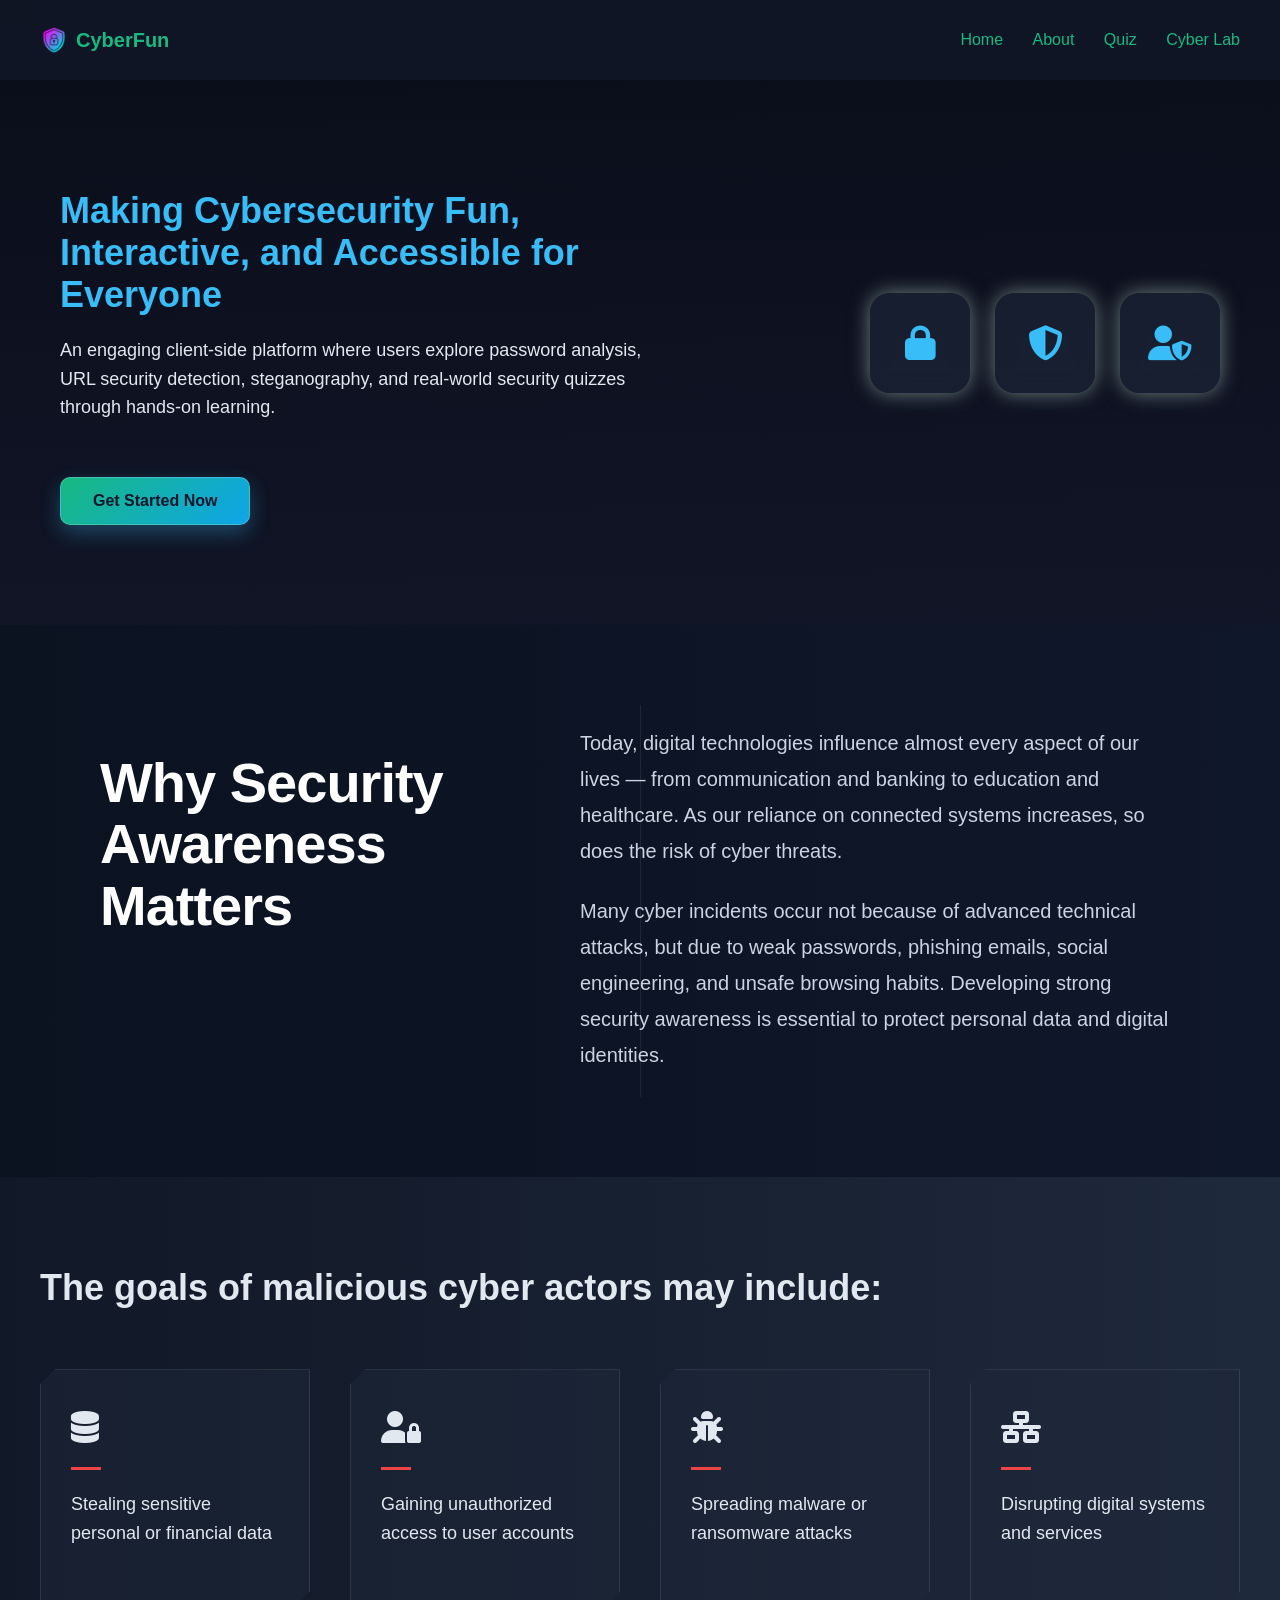
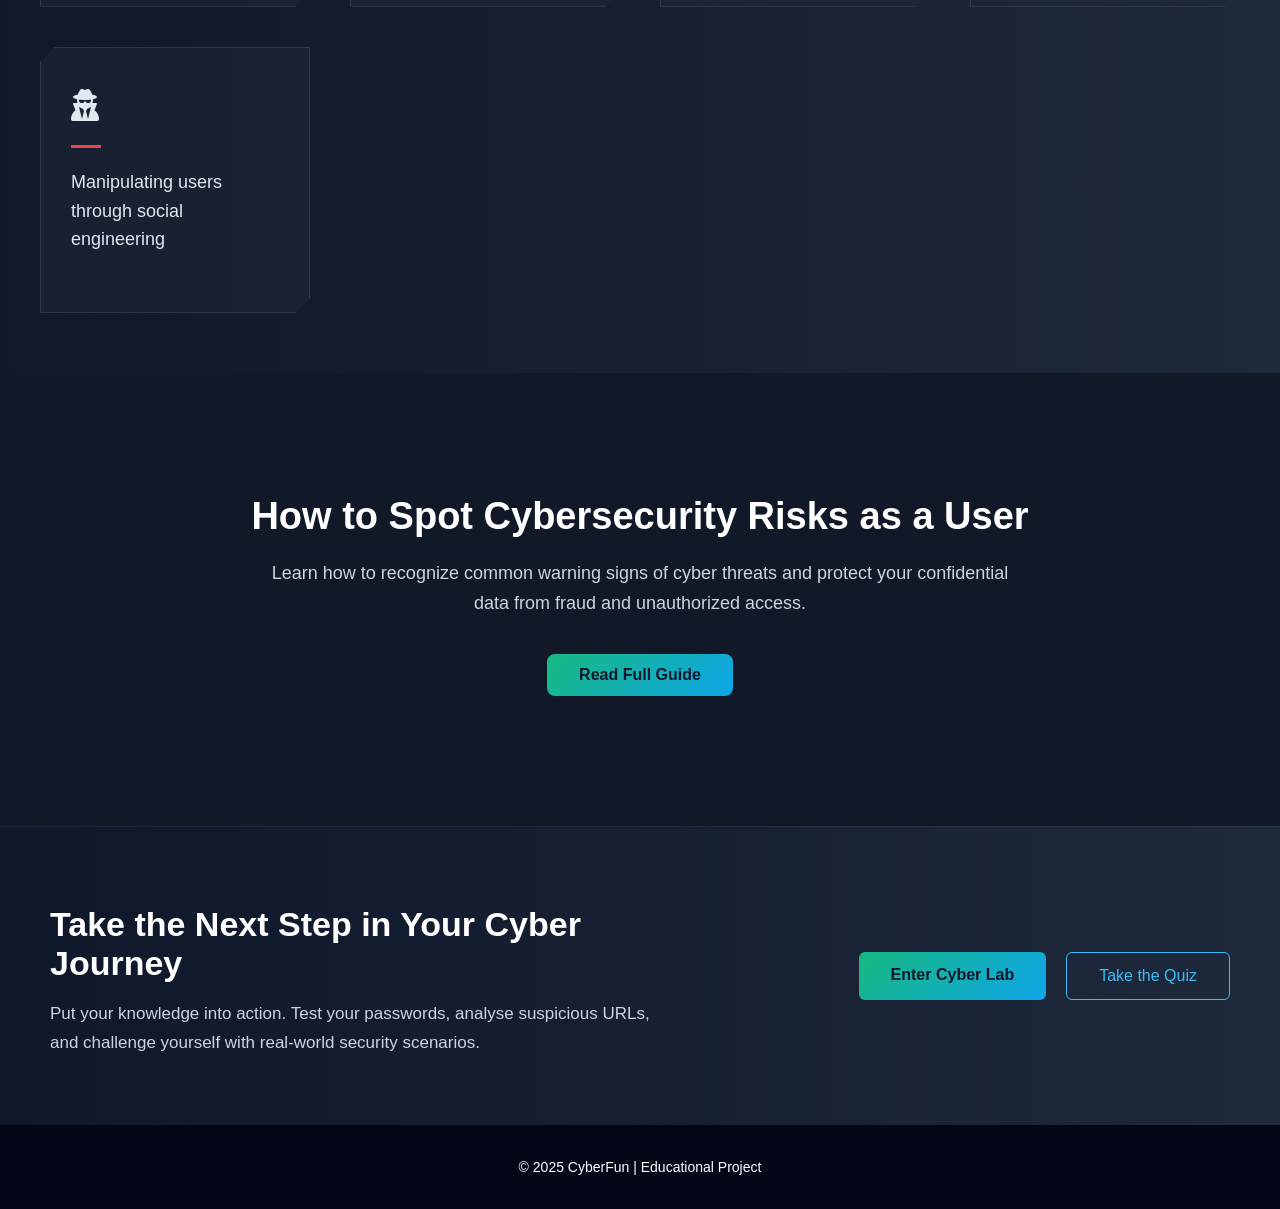
==== index.html @ d89b052f "changes for deployement" ====
<!DOCTYPE html>
<html lang="en">

<head>
  <meta charset="UTF-8">
  <title>CyberFun Lab</title>
  <link rel="stylesheet" href="/CSS_Source/home.css">
  <link rel="stylesheet" href="https://cdnjs.cloudflare.com/ajax/libs/font-awesome/6.5.0/css/all.min.css">
</head>

<body>

  <header>
    <div class="logo">
      <img src="/photo/icon.png" alt="CyberFun Logo">
      <span>CyberFun</span>
    </div>
    <nav>
      <a href="index.html">Home</a>
      <a href="/HTML_Source/about.html">About</a>
      <a href="/HTML_Source/quiz.html">Quiz</a>
      <a href="cyberlab.html">Cyber Lab</a>
    </nav>
  </header>

  <section class="hero">
    <div class="hero-content">

      <div class="hero-text">
        <h1>
          Making Cybersecurity Fun, Interactive,
          and Accessible for Everyone
        </h1>
        <p>
          An engaging client-side platform where users explore password analysis,
          URL security detection, steganography, and real-world security quizzes
          through hands-on learning.
        </p>

        <a href="#contact-section" class="cta-button">Get Started Now</a>
      </div>

      <div class="hero-icon-box">
        <div class="icon-row">

          <div class="icon-card">
            <i class="fa-solid fa-lock"></i>
          </div>

          <div class="icon-card">
            <i class="fa-solid fa-shield-halved"></i>
          </div>

          <div class="icon-card">
            <i class="fa-solid fa-user-shield"></i>
          </div>

        </div>
      </div>
    </div>
  </section>
  <section class="awareness-section">
    <div class="awareness-container">

      <div class="awareness-title">
        <h2>Why Security Awareness Matters</h2>
      </div>

      <div class="awareness-content">
        <p>
          Today, digital technologies influence almost every aspect of our lives —
          from communication and banking to education and healthcare.
          As our reliance on connected systems increases, so does the risk
          of cyber threats.
        </p>

        <p>
          Many cyber incidents occur not because of advanced technical attacks,
          but due to weak passwords, phishing emails, social engineering,
          and unsafe browsing habits. Developing strong security awareness
          is essential to protect personal data and digital identities.
        </p>
      </div>

    </div>
  </section>

  <section class="threat-section">
    <h2 class="threat-title">
      The goals of malicious cyber actors may include:
    </h2>

    <div class="threat-grid">

      <div class="threat-card">
        <div class="icon"><i class="fa-solid fa-database"></i></div>
        <div class="accent-line"></div>
        <p>Stealing sensitive personal or financial data</p>
      </div>

      <div class="threat-card">
        <div class="icon"><i class="fa-solid fa-user-lock"></i></div>
        <div class="accent-line"></div>
        <p>Gaining unauthorized access to user accounts</p>
      </div>

      <div class="threat-card">
        <div class="icon"><i class="fa-solid fa-bug"></i></div>
        <div class="accent-line"></div>
        <p>Spreading malware or ransomware attacks</p>
      </div>

      <div class="threat-card">
        <div class="icon"><i class="fa-solid fa-network-wired"></i></div>
        <div class="accent-line"></div>
        <p>Disrupting digital systems and services</p>
      </div>

      <div class="threat-card">
        <div class="icon"><i class="fa-solid fa-user-secret"></i></div>
        <div class="accent-line"></div>
        <p>Manipulating users through social engineering</p>
      </div>

    </div>
  </section>

  <section class="article-preview">
    <h2>How to Spot Cybersecurity Risks as a User</h2>

    <p class="preview-text">
      Learn how to recognize common warning signs of cyber threats and
      protect your confidential data from fraud and unauthorized access.
    </p>

    <button class="read-btn" onclick="toggleArticle()">
      Read Full Guide
    </button>

    <!-- Hidden Full Article -->
    <div id="fullArticle" class="article-content">

      <h3>[1] Be Alert for Phishing Messages</h3>

      <p>Cybercriminals often send fake emails or SMS pretending to be your bank or service provider.</p>

      <ul>
        <li>Urgent messages like “Your account will be suspended!”</li>
        <li>Suspicious links</li>
        <li>Poor grammar or strange sender addresses</li>
        <li>Requests for passwords or OTP codes</li>
      </ul>

      <p class="action-text">
        ! Never click unknown links. !
        ! Verify the sender address. !
        ! Contact the bank directly if unsure. !
      </p>

      <h3>[2] Check Website Security Before Logging In</h3>

      <ul>
        <li>HTTPS in the address bar</li>
        <li>Lock icon</li>
        <li>Correct domain name (no extra letters)</li>
      </ul>

      <h3>[3] Monitor Unusual Account Activity</h3>

      <ul>
        <li>Login from unknown location</li>
        <li>Password reset you didn’t request</li>
        <li>Unexpected transaction notifications</li>
      </ul>

      <p class="action-text">
        ! Change password immediately !
        ! Enable 2FA !
        ! Contact support !
      </p>

      <h3>[4] Avoid Using Public Wi-Fi for Banking</h3>

      <p>Public networks increase risk of interception attacks.</p>

      <h3>[5] Be Careful with Downloads & Attachments</h3>

      <p>Only download apps and software from trusted sources.</p>

      <div class="summary-box">
        <strong>Summary:</strong>
        Cybersecurity risks often begin with small warning signs.
        Staying alert significantly reduces fraud and data breach risks.
      </div>

    </div>
  </section>


  <section id="contact-section" class="final-cta-new">
    <div class="cta-text">
      <h2>Take the Next Step in Your Cyber Journey</h2>
      <p>
        Put your knowledge into action. Test your passwords, analyse suspicious URLs,
        and challenge yourself with real-world security scenarios.
      </p>
    </div>

    <div class="cta-actions">
      <a href="cyberlab.html" class="cta-main">Enter Cyber Lab</a>
      <a href="quiz.html" class="cta-outline">Take the Quiz</a>
    </div>
  </section>



  <footer>
    <p>© 2025 CyberFun | Educational Project</p>
  </footer>

  <script src="/JS_Source/home.js"></script>
</body>

</html>
---- CSS_Source/home.css ----
* {
  box-sizing: border-box;
}

html {
  scroll-behavior: smooth;
}

body {
  margin: 0;
  font-family: Arial, sans-serif;
  background: linear-gradient(135deg, #0b0f1a, #141a2e);
  color: #ffffff;

  display: flex;
  flex-direction: column;
  min-height: 100vh;
}

header {
  position: fixed;
  top: 0;
  width: 100%;
  height: 80px;
  background-color: rgba(17, 24, 39, 0.7);
  display: flex;
  justify-content: space-between;
  align-items: center;
  padding: 0 40px; 
  z-index: 1000;
  backdrop-filter: blur(10px);
  background-color: rgba(17, 24, 39, 0.8);
}

.logo {
  display: flex;
  align-items: center;
  font-size: 20px;
  font-weight: bold;
  color: #18b980;
}

.logo img {
  width: 28px;
  margin-right: 8px;
}

nav a {
  color: #18b980;
  text-decoration: none;
  margin-left: 25px;
  font-weight: 500;
  position: relative;
  transition: 0.3s ease;
}

nav a:hover {
  color: #ffffff;
}

nav a::after {
  content: "";
  position: absolute;
  left: 0;
  bottom: -5px;
  width: 0%;
  height: 2px;
  background-color: #18b980;
  transition: width 0.3s ease;
}

nav a:hover::after {
  width: 100%;
}

.hero {
  padding: 160px 60px 100px 60px;
  background: 
    linear-gradient(rgba(10, 12, 24, 0.9), rgba(20, 26, 46, 0.9)),
    url("./photo/home_background.jpg");
  background-size: cover;
  background-position: center;
  background-repeat: no-repeat;
  background-attachment: fixed;
  color: white;
}

.hero-content {
  display: flex;
  align-items: center;
  justify-content: space-between;
  gap: 60px;
}

.hero-icon-box {
  display: flex;
  align-items: center;
  justify-content: center;
}

.icon-card {
  width: 100px;
  height: 100px;
  border-radius: 20px;
  background: rgba(30, 41, 59, 0.6);
  box-shadow: 0 0 20px rgba(172, 201, 188, 0.6);
  display: flex;
  align-items: center;
  justify-content: center;
  backdrop-filter: blur(10px);
  transition: 0.3s ease;
}

.icon-row {
  display: flex;
  gap: 25px;
}

.icon-card i {
  font-size: 35px;
  color: #38bdf8;
}

.icon-card:hover {
  box-shadow: 0 0 30px rgba(56, 189, 248, 0.6);
  transform: translateY(-4px);
}

.hero-text {
  max-width: 600px;
}

.hero-text h1 {
  font-size: 36px;
  margin-bottom: 20px;
  color: #38bdf8;
}

.hero-text p {
  font-size: 18px;
  line-height: 1.6;
  margin-bottom: 30px;
  color: #e2e8f0;
}

.hero-text button {
  padding: 12px 25px;
  background-color: #38bdf8;
  border: none;
  border-radius: 6px;
  font-weight: bold;
  cursor: pointer;
  transition: 0.3s ease;
}

.hero-text button:hover {
  background-color: #0ea5e9;
}

.hero-image img {
  width: 350px;
  max-width: 100%;
}

.cta-button {
  display: inline-block;
  margin-top: 25px;
  padding: 14px 32px;
  font-size: 16px;
  font-weight: 600;
  text-decoration: none;
  color: #0f172a;
  background: linear-gradient(135deg, #18b980, #0ea5e9);
  border: 1px solid rgba(255,255,255,0.2);
  border-radius: 10px;
  transition: 0.3s ease;
  box-shadow: 0 8px 20px rgba(56, 189, 248, 0.3);
}

.cta-button:hover {
  transform: translateY(-3px);
  box-shadow: 0 0 15px #18b980;
}

.awareness-section {
  padding: 80px 100px;
  background: linear-gradient(to right, #0b1220, #0f172a);
}

.awareness-container {
  display: flex;
  justify-content: space-between;
  align-items: flex-start;
  gap: 100px;
}

.awareness-title {
  flex: 1;
}

.awareness-title h2 {
  font-size: 56px;
  font-weight: 800;
  line-height: 1.1;
  max-width: 500px;
  letter-spacing: -1px;
}

.awareness-content {
  max-width: 600px;
}

.awareness-content p {
  font-size: 20px;
  line-height: 1.8;
  color: #cbd5e1;
  margin-bottom: 24px;
}

.awareness-container {
  position: relative;
}

.awareness-container::before {
  content: "";
  position: absolute;
  left: 50%;
  top: 0;
  height: 100%;
  width: 1px;
  background: rgba(255,255,255,0.08);
}

.threat-section {
  padding: 60px 40px;
  background: linear-gradient(to right, #111827, #1e293b);
}

.threat-title {
  font-size: 36px;
  margin-bottom: 60px;
  color: #e2e8f0;
}

.threat-grid {
  display: grid;
  grid-template-columns: repeat(auto-fit, minmax(260px, 1fr));
  gap: 40px;
}

.threat-card {
  position: relative;
  padding: 40px 30px;
  background: rgba(30, 41, 59, 0.5);
  border: 1px solid rgba(255, 255, 255, 0.1);
  clip-path: polygon(
    15px 0%, 
    100% 0%, 
    100% calc(100% - 15px), 
    calc(100% - 15px) 100%, 
    0% 100%, 
    0% 15px
  );
  transition: 0.3s ease;
}

.threat-card:hover {
  border-color: rgba(56, 189, 248, 0.6);
  box-shadow: 0 0 25px rgba(56, 189, 248, 0.4);
  transform: translateY(-6px);
}

.threat-card .icon {
  font-size: 32px;
  color: #e2e8f0;
  margin-bottom: 20px;
}

.accent-line {
  width: 30px;
  height: 3px;
  background-color: #ef4444;
  margin-bottom: 20px;
}

.threat-card p {
  font-size: 18px;
  line-height: 1.6;
  color: #e2e8f0;
}

/* =========================
   ARTICLE PREVIEW SECTION
========================= */

.article-preview {
  padding: 90px 80px 60px 80px;
  background: #111827;
}

/* Section Title */
.article-preview h2 {
  text-align: center;
  font-size: 38px;
  margin-bottom: 20px;
  color: #ffffff;
}

/* Short Description */
.preview-text {
  text-align: center;
  max-width: 750px;
  margin: 0 auto 35px auto;
  font-size: 18px;
  line-height: 1.7;
  color: #cbd5e1;
}

/* =========================
   BUTTON
========================= */

.read-btn {
  display: block;
  margin: 0 auto;
  padding: 12px 32px;
  font-size: 16px;
  font-weight: 600;
  background: linear-gradient(135deg, #18b980, #0ea5e9);
  color: #0f172a;
  border: none;
  border-radius: 8px;
  cursor: pointer;
  transition: 0.3s ease;
}

.read-btn:hover {
  transform: translateY(-3px);
  box-shadow: 0 0 20px rgba(56, 189, 248, 0.6);
}

/* =========================
   FULL ARTICLE CONTENT
========================= */

.article-content {
  max-height: 0;
  overflow: hidden;
  opacity: 0;
  transition: max-height 0.6s ease, opacity 0.4s ease;
  transform-origin: top;
  max-width: 900px;
  margin: 70px auto 0 auto;
  text-align: left;
  line-height: 1.8;
  color: #e2e8f0;
}

.article-content.active {
  max-height: 2000px; 
  opacity: 1;
}

/* Section Headings */
.article-content h3 {
  margin-top: 50px;
  margin-bottom: 15px;
  font-size: 22px;
  color: #18b980;
}

/* Paragraphs */
.article-content p {
  margin-bottom: 15px;
  font-size: 16px;
}

/* Lists */
.article-content ul {
  margin: 15px 0 25px 20px;
  padding-left: 15px;
}

.article-content li {
  margin-bottom: 8px;
  font-size: 15px;
}

/* Action checklist */
.action-list {
  margin-top: 10px;
  padding-left: 20px;
}

.action-list li {
  margin-bottom: 6px;
  color: #ffffff;
}

/* =========================
   SUMMARY BOX
========================= */

.summary-box {
  margin-top: 50px;
  padding: 25px;
  background: rgba(30, 41, 59, 0.6);
  border-radius: 12px;
  border: 1px solid rgba(56, 189, 248, 0.25);
  font-size: 15px;
  line-height: 1.7;
}

/* =========================
   NEW FINAL CTA DESIGN
========================= */

.final-cta-new {
  padding: 50px;
  background: linear-gradient(90deg, #0f172a, #1e293b);
  display: flex;
  justify-content: space-between;
  align-items: center;
  gap: 50px;
  flex-wrap: wrap;
  border-top: 1px solid rgba(255,255,255,0.05);
}

/* Left Side Text */
.cta-text {
  max-width: 600px;
}

.cta-text h2 {
  font-size: 34px;
  margin-bottom: 15px;
  color: #ffffff;
}

.cta-text p {
  font-size: 17px;
  line-height: 1.7;
  color: #cbd5e1;
}

/* Right Side Buttons */
.cta-actions {
  display: flex;
  gap: 20px;
  flex-wrap: wrap;
}

/* Main Button */
.cta-main {
  padding: 14px 32px;
  background: linear-gradient(135deg, #18b980, #0ea5e9);
  color: #0f172a;
  font-weight: 600;
  text-decoration: none;
  border-radius: 6px;
  transition: 0.3s ease;
}

.cta-main:hover {
  transform: translateY(-4px);
  box-shadow: 0 0 25px rgba(56,189,248,0.5);
}

/* Outline Button */
.cta-outline {
  padding: 14px 32px;
  border: 1px solid #38bdf8;
  color: #38bdf8;
  text-decoration: none;
  border-radius: 6px;
  transition: 0.3s ease;
}

.cta-outline:hover {
  background: #38bdf8;
  color: #0f172a;
}

footer {
  margin-top: auto;
  text-align: center;
  padding: 20px;
  background-color: #020617;
  font-size: 14px;
  width: 100%;
}

/* ================= QUIZ PAGE ================= */

.quiz-page {
  padding-top: 140px;
  padding-bottom: 60px;
  background: linear-gradient(to right, #0f172a, #1e293b);

  flex: 1;  
}

.quiz-wrapper {
  display: flex;
  justify-content: center;
  align-items: center;
}
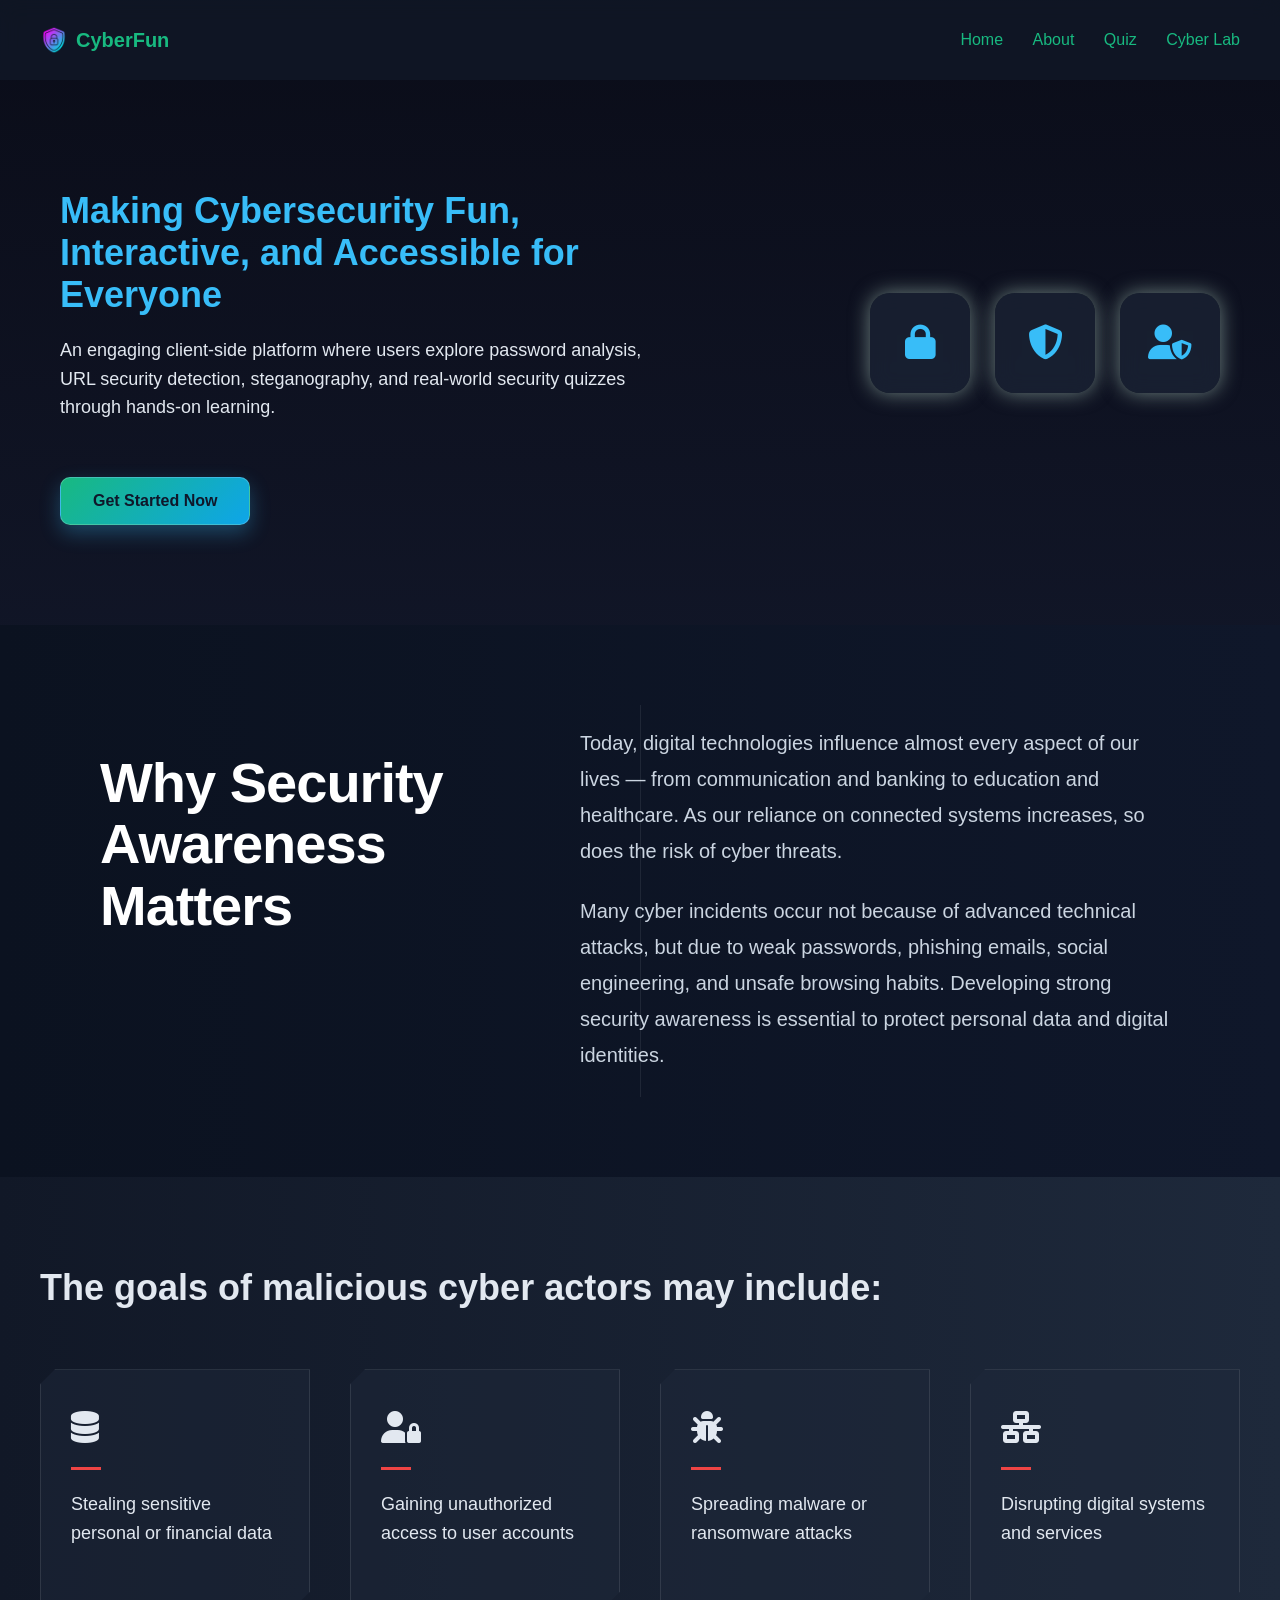
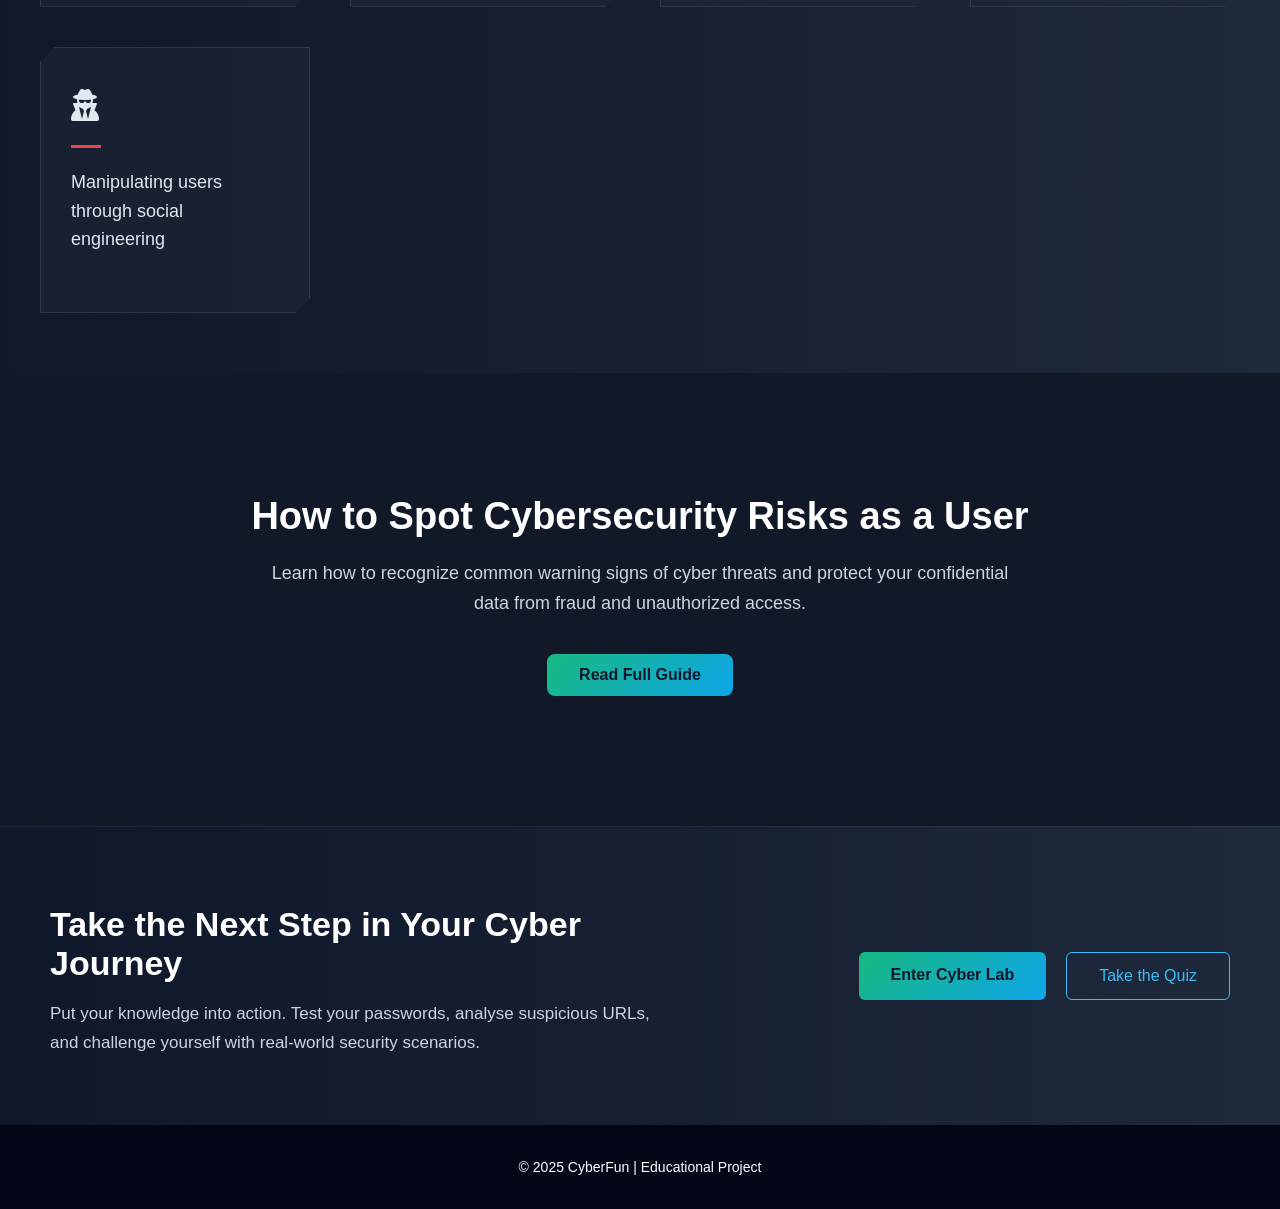
==== commit 44e29e82: "update css and js" ====
--- a/index.html
+++ b/index.html
@@ -4,7 +4,7 @@
 <head>
   <meta charset="UTF-8">
   <title>CyberFun Lab</title>
-  <link rel="stylesheet" href="/CSS_Source/home.css">
+  <link rel="stylesheet" href="./CSS_Source/home.css">
   <link rel="stylesheet" href="https://cdnjs.cloudflare.com/ajax/libs/font-awesome/6.5.0/css/all.min.css">
 </head>
 
@@ -218,7 +218,7 @@
     <p>© 2025 CyberFun | Educational Project</p>
   </footer>
 
-  <script src="/JS_Source/home.js"></script>
+  <script src="./JS_Source/home.js"></script>
 </body>
 
 </html>
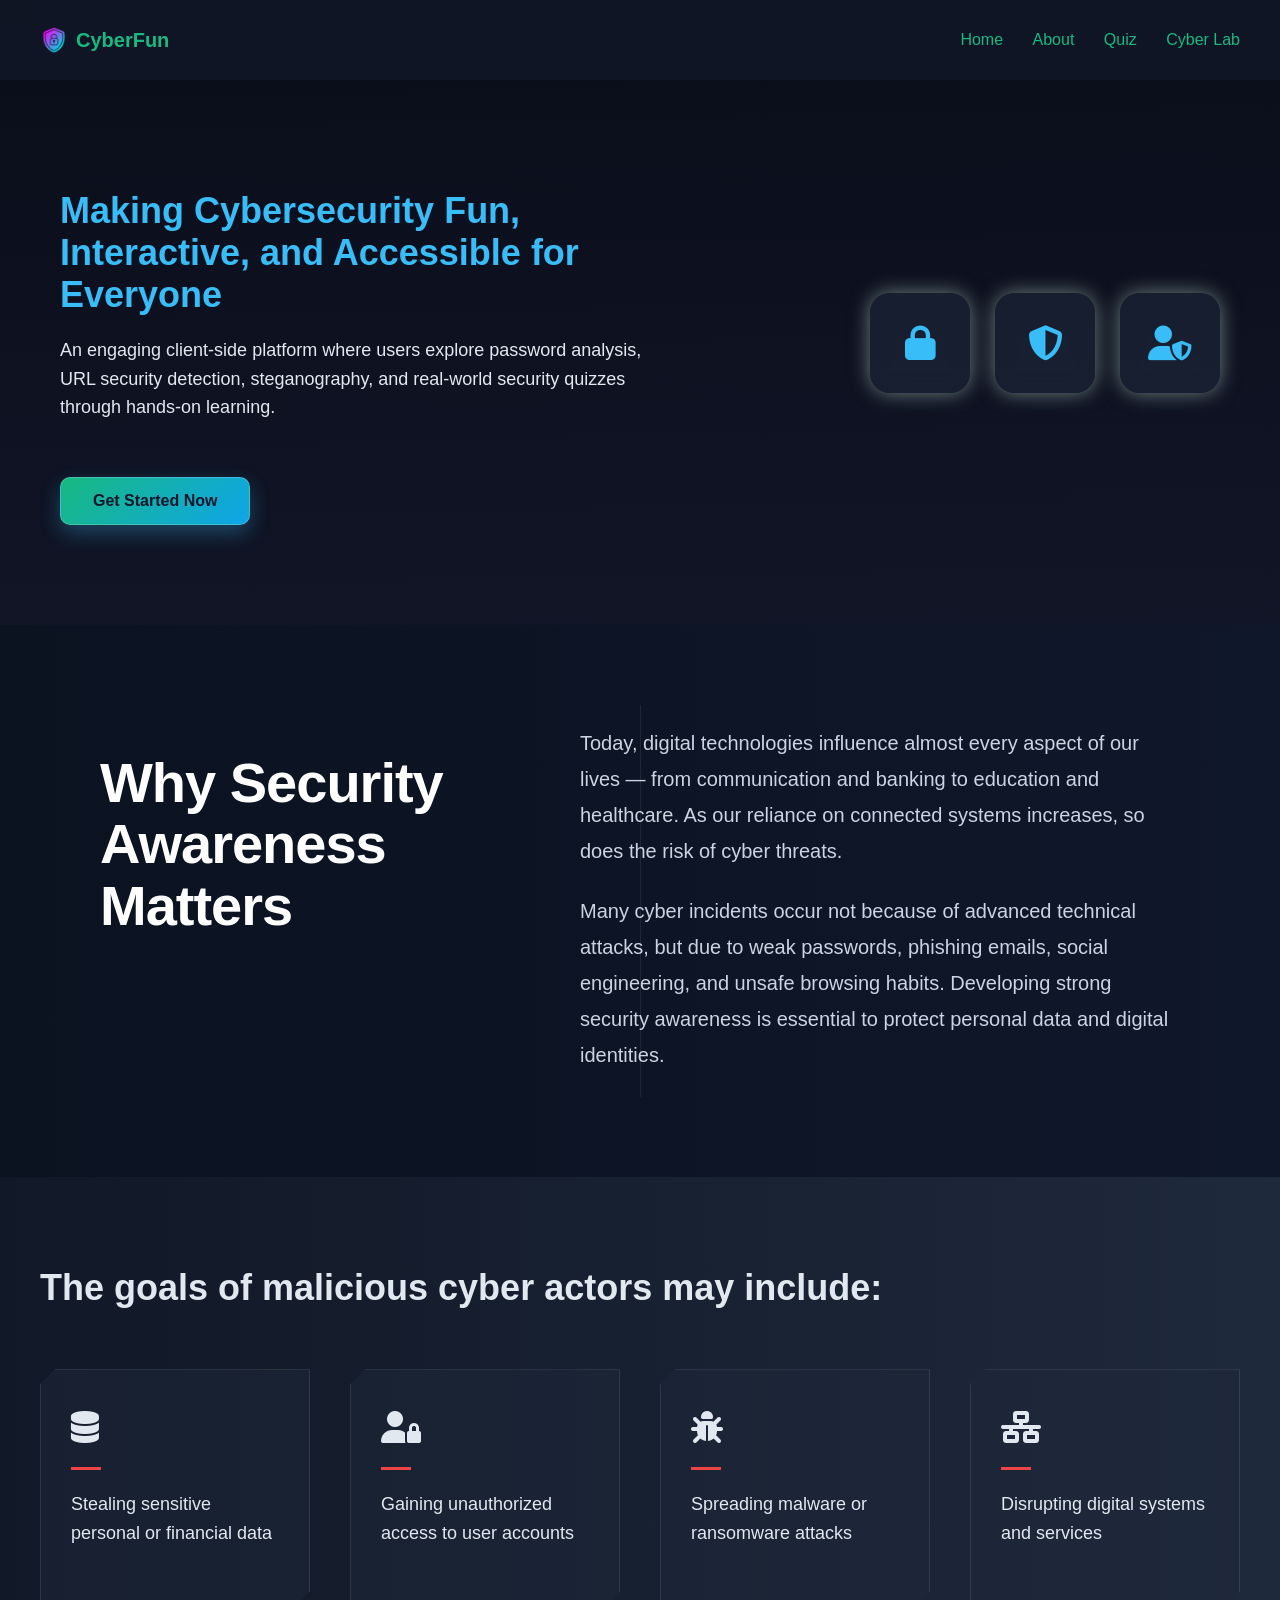
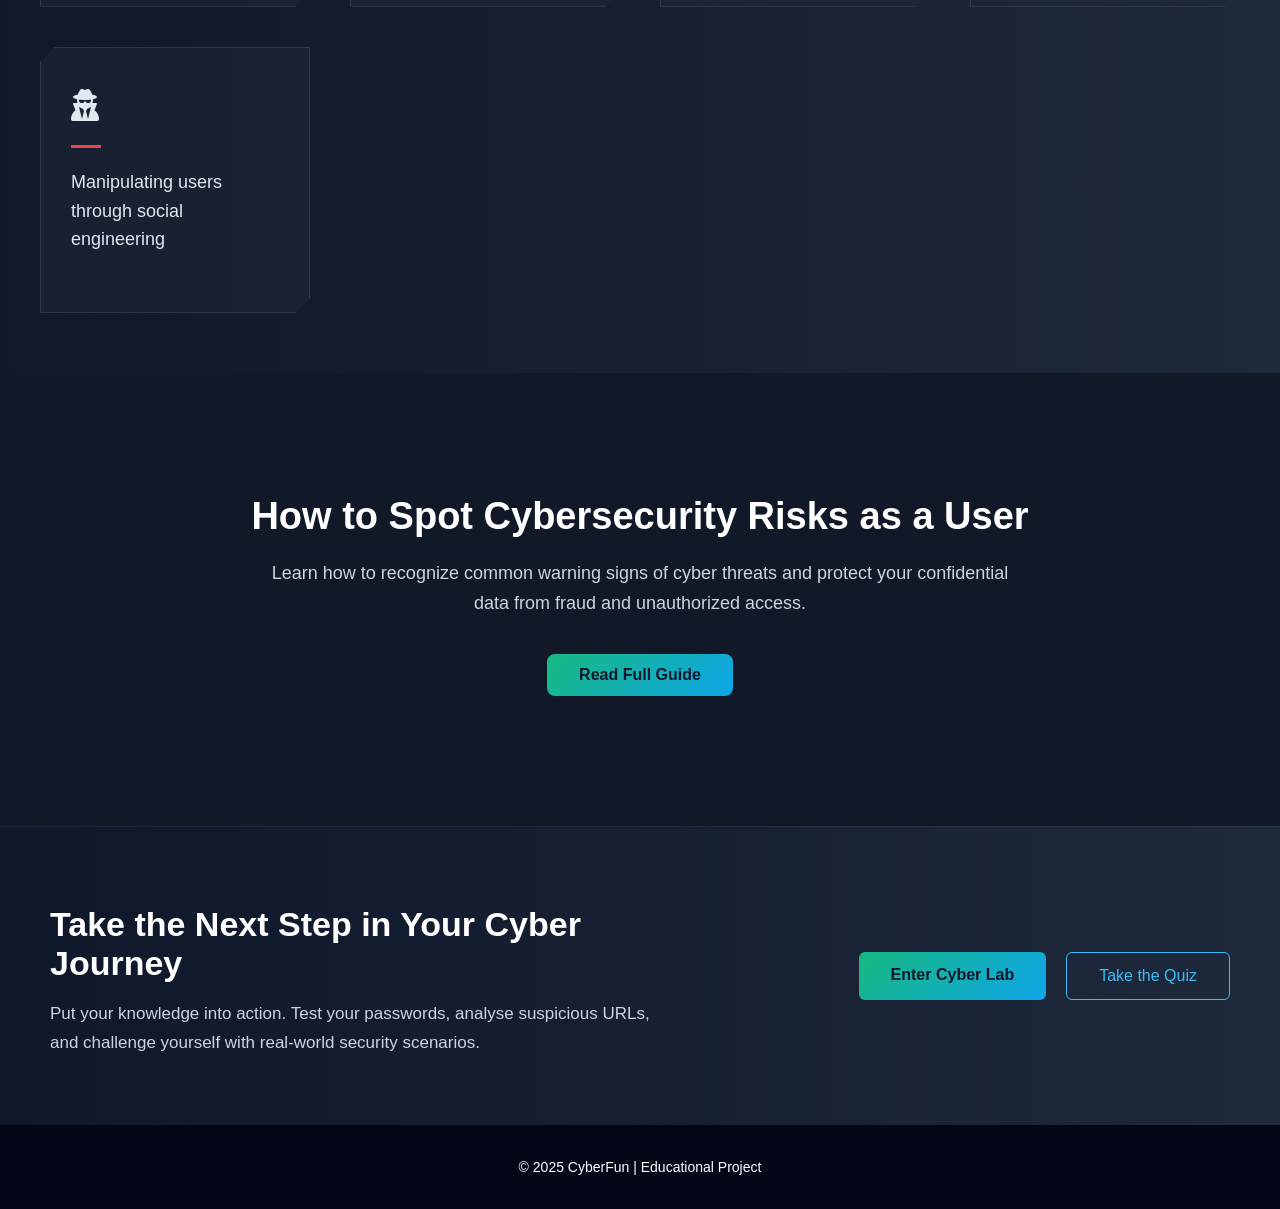
==== commit db0068c2: "update version" ====
--- a/index.html
+++ b/index.html
@@ -12,13 +12,13 @@
 
   <header>
     <div class="logo">
-      <img src="/photo/icon.png" alt="CyberFun Logo">
+      <img src="./photo/icon.png" alt="CyberFun Logo">
       <span>CyberFun</span>
     </div>
     <nav>
       <a href="index.html">Home</a>
-      <a href="/HTML_Source/about.html">About</a>
-      <a href="/HTML_Source/quiz.html">Quiz</a>
+      <a href="./HTML_Source/about.html">About</a>
+      <a href="./HTML_Source/quiz.html">Quiz</a>
       <a href="cyberlab.html">Cyber Lab</a>
     </nav>
   </header>
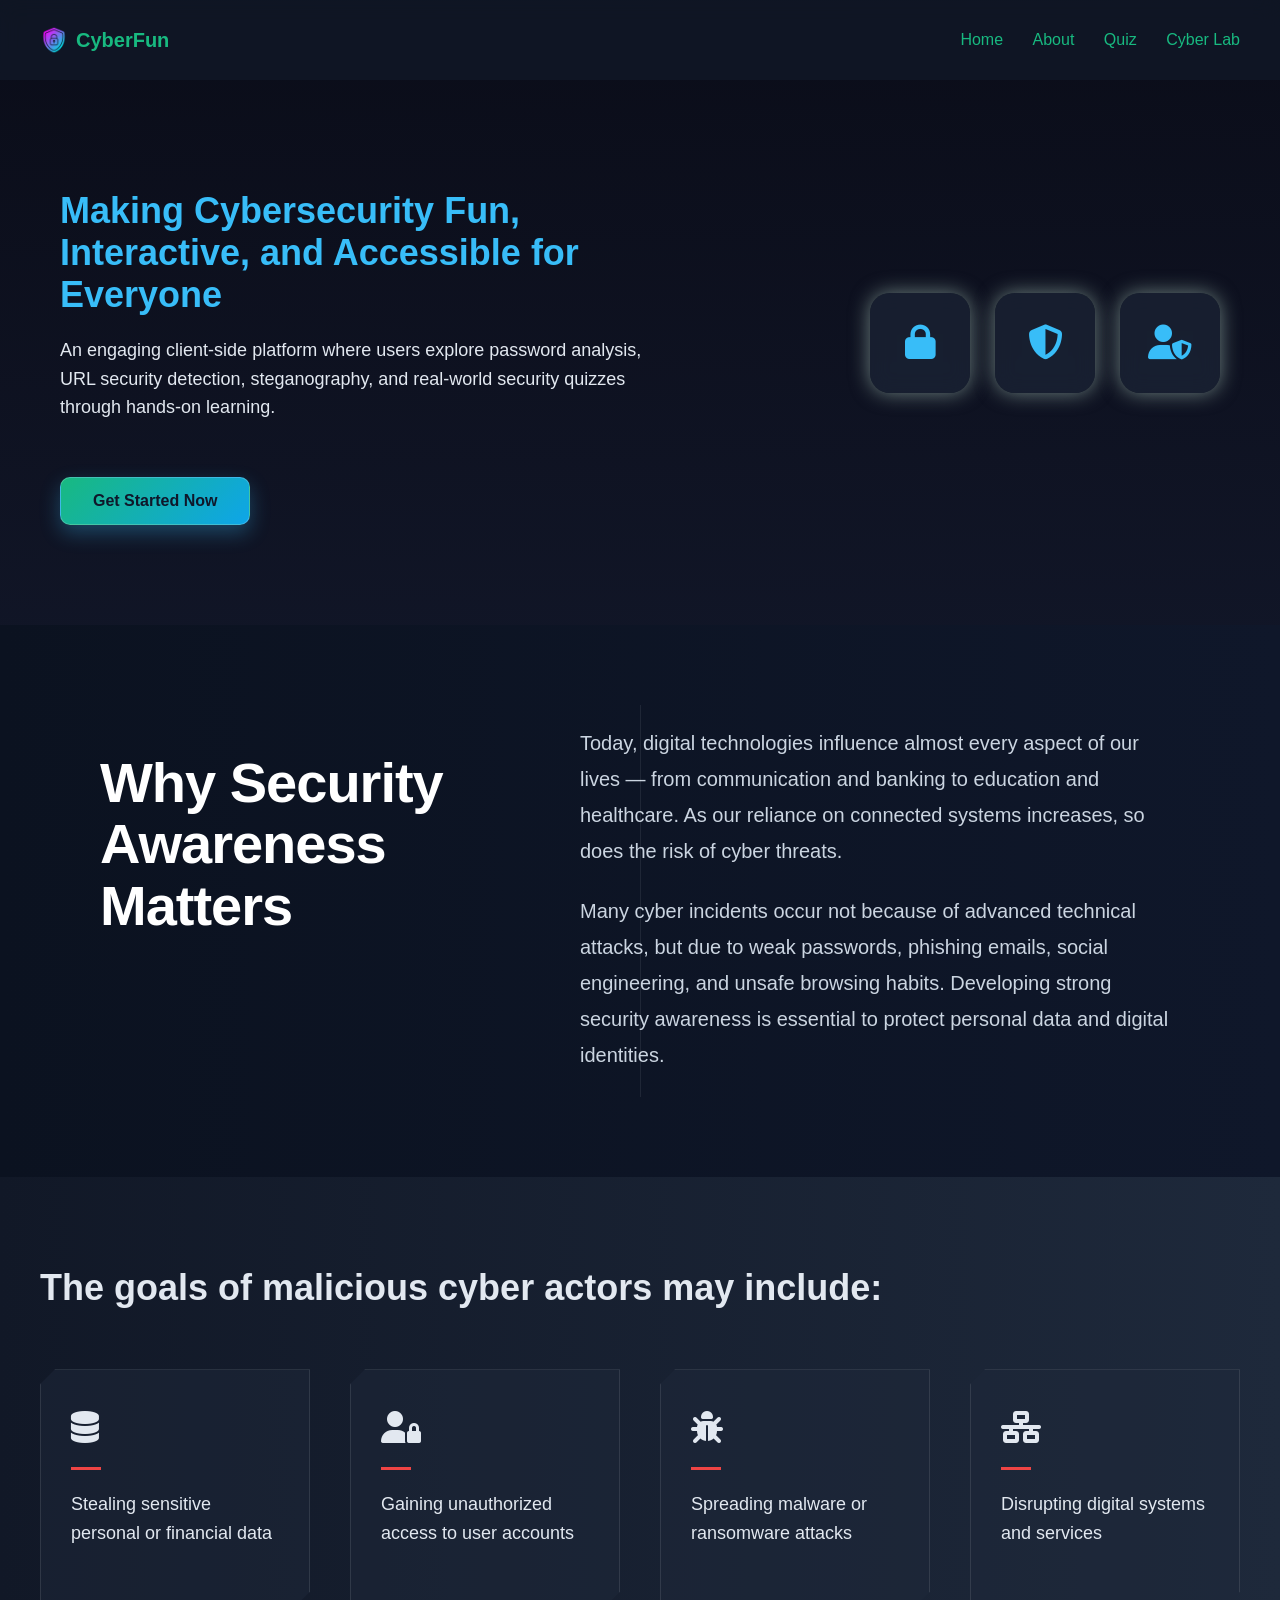
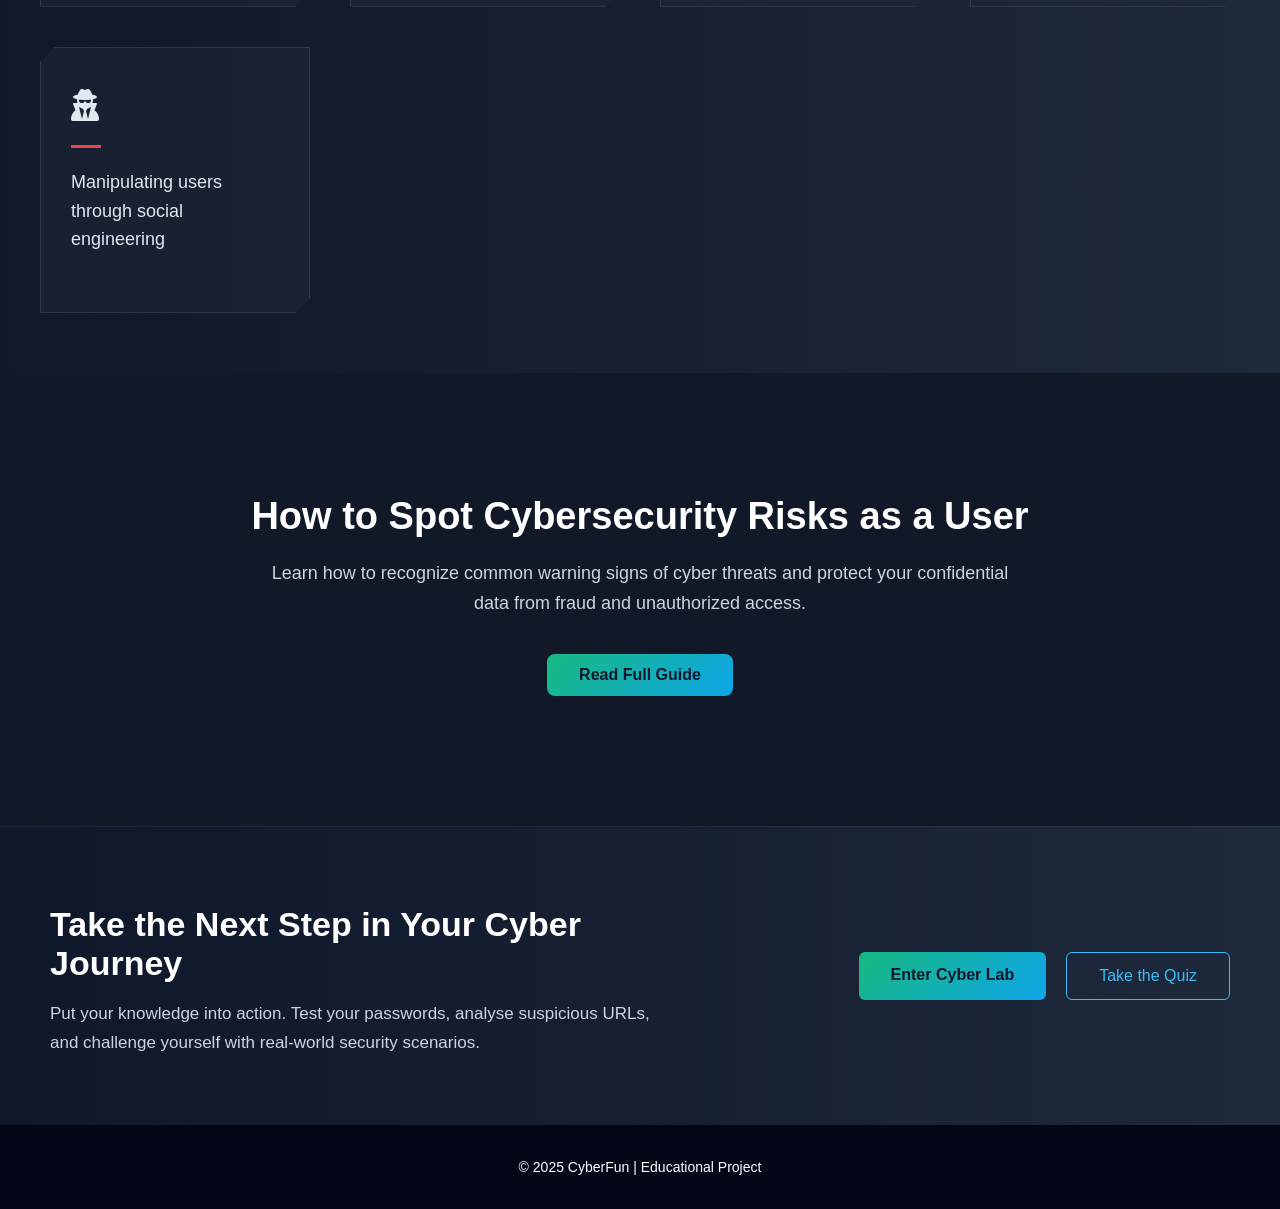
==== commit cf724a6f: "fix: update file paths for CSS and JS links in HTML files" ====
--- a/index.html
+++ b/index.html
@@ -19,7 +19,7 @@
       <a href="index.html">Home</a>
       <a href="./HTML_Source/about.html">About</a>
       <a href="./HTML_Source/quiz.html">Quiz</a>
-      <a href="cyberlab.html">Cyber Lab</a>
+      <a href="./HTML_Source/cyberlab.html">Cyber Lab</a>
     </nav>
   </header>
 
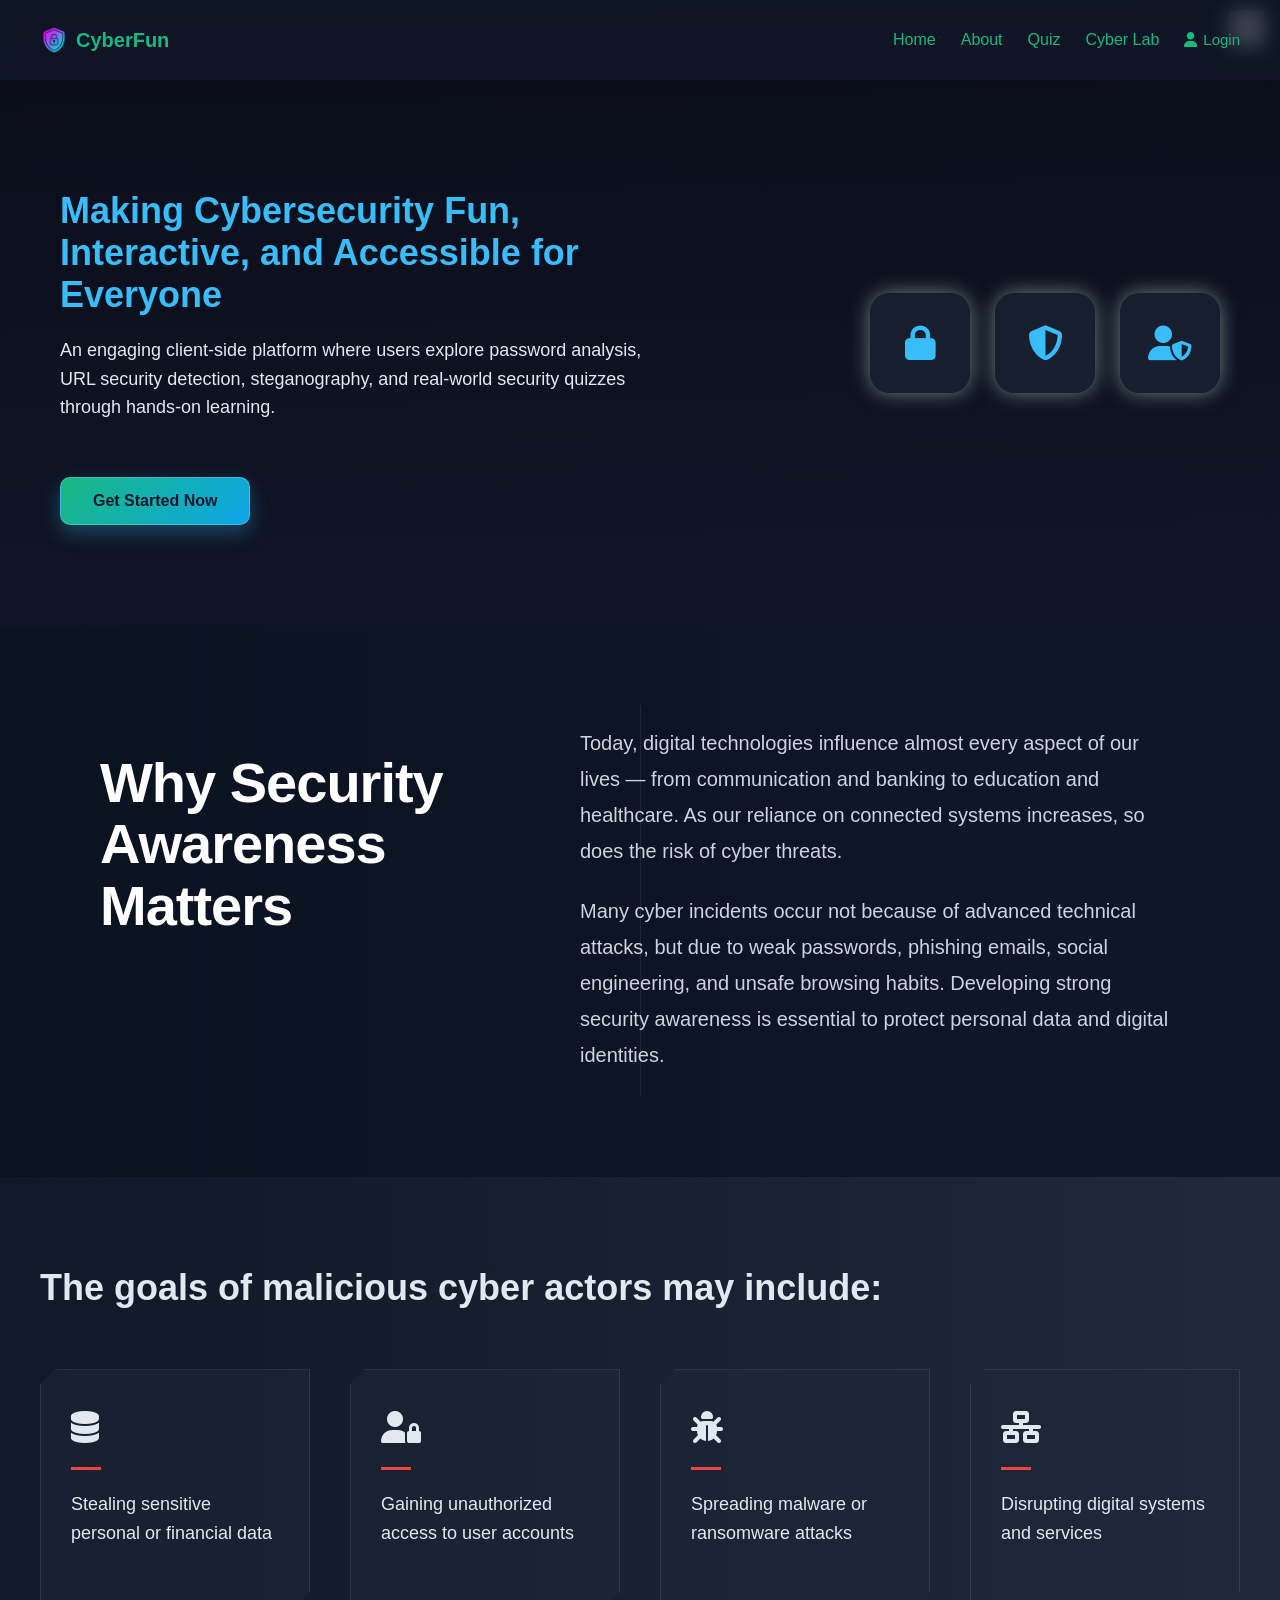
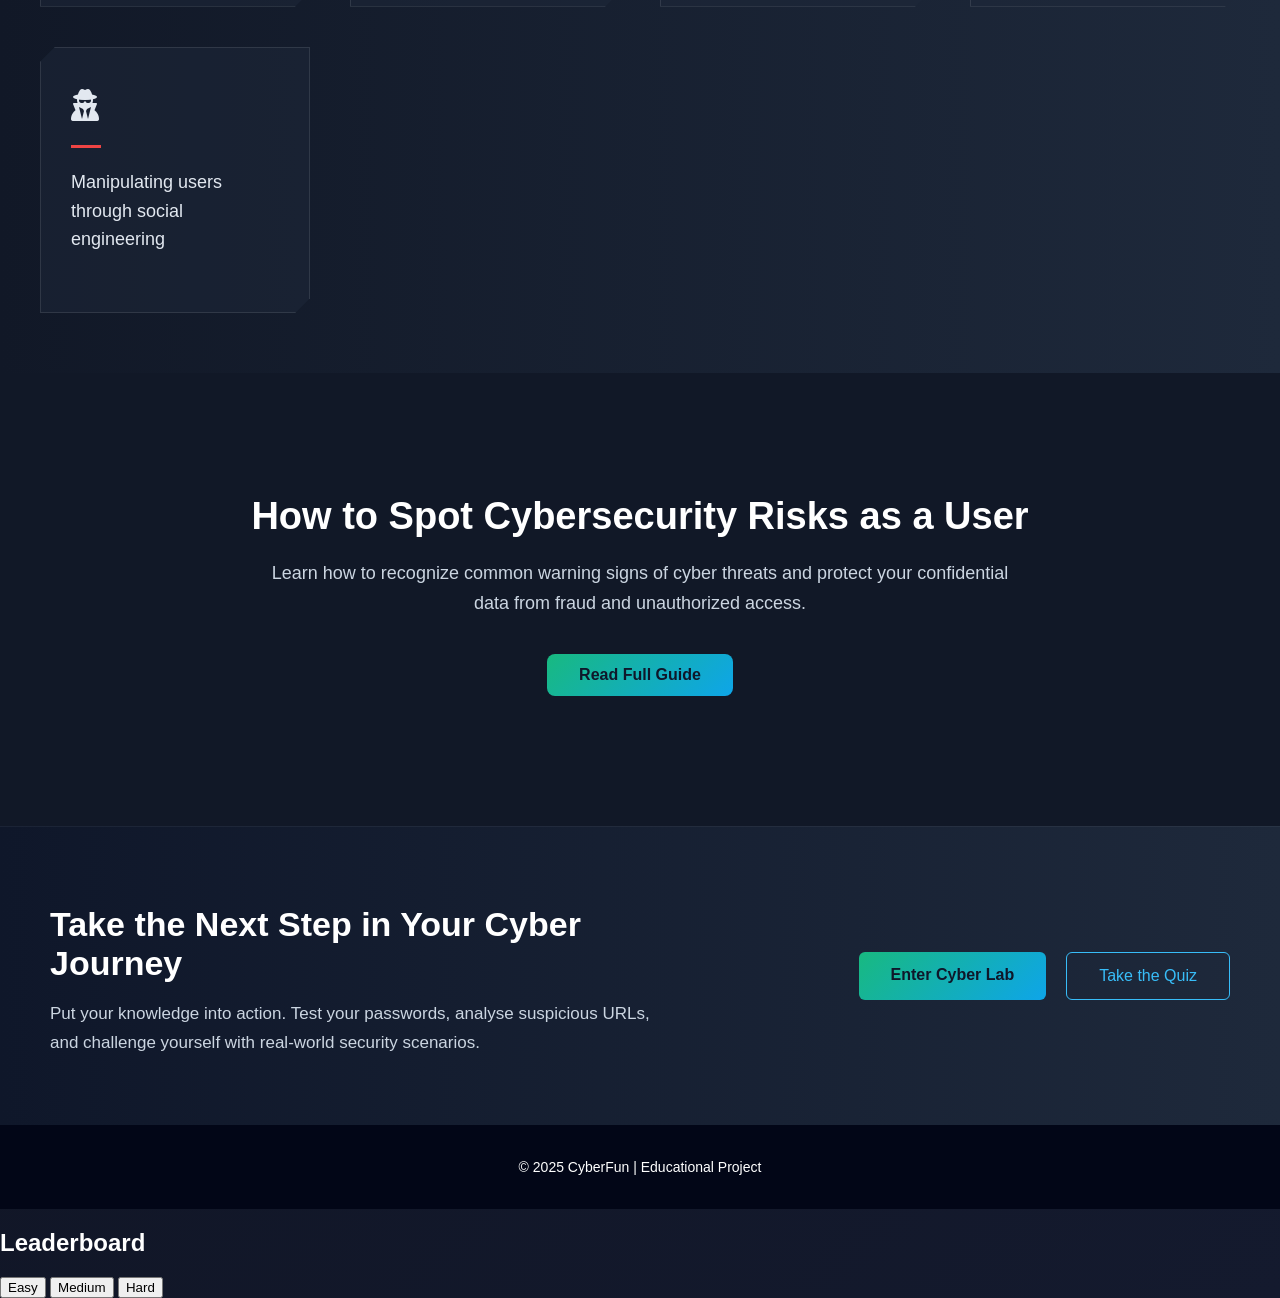
==== commit 94ec851e: "feat: implement login modal and profile dropdown functionality" ====
--- a/index.html
+++ b/index.html
@@ -5,6 +5,7 @@
   <meta charset="UTF-8">
   <title>CyberFun Lab</title>
   <link rel="stylesheet" href="./CSS_Source/home.css">
+  <link rel="stylesheet" href="quiz.css">
   <link rel="stylesheet" href="https://cdnjs.cloudflare.com/ajax/libs/font-awesome/6.5.0/css/all.min.css">
 </head>
 
@@ -15,11 +16,69 @@
       <img src="./photo/icon.png" alt="CyberFun Logo">
       <span>CyberFun</span>
     </div>
+
     <nav>
-      <a href="index.html">Home</a>
+      <a href="./index.html">Home</a>
       <a href="./HTML_Source/about.html">About</a>
       <a href="./HTML_Source/quiz.html">Quiz</a>
       <a href="./HTML_Source/cyberlab.html">Cyber Lab</a>
+
+      <!-- PROFILE DROPDOWN -->
+      <div class="profile-menu">
+
+        <button class="profile-btn" onclick="toggleProfile()">
+          <i class="fa-solid fa-user"></i>
+          <span id="navUser">Login</span>
+        </button>
+
+        <div id="profileDropdown" class="profile-dropdown">
+
+          <!-- LOGIN SECTION -->
+          <div id="loginSection">
+            <h3>Login to beat the leaderboard!</h3>
+
+            <input type="text" id="usernameInput" placeholder="Enter your name">
+
+            <button onclick="loginUser()">Login</button>
+          </div>
+
+          <!-- PROFILE TRACKING -->
+          <div id="profileSection" style="display:none;">
+
+            <h3>Your Cyber Profile</h3>
+
+            <p><strong>Username:</strong> <span id="profileName"></span></p>
+
+            <p><strong>Last Quiz Score:</strong> <span id="lastScore">0</span></p>
+
+            <p><strong>Best Quiz Score:</strong> <span id="bestScore">0</span></p>
+
+            <h4>Achievements</h4>
+
+            <p id="badge_beginner">
+              <i class="fa-solid fa-lock"></i> Cyber Beginner
+            </p>
+
+            <p id="badge_expert">
+              <i class="fa-solid fa-lock"></i> Cyber Expert
+            </p>
+
+            <p id="badge_master">
+              <i class="fa-solid fa-lock"></i> Cyber Master
+            </p>
+
+            <button onclick="openLeaderboard()">
+              <i class="fa-solid fa-trophy"></i> View Leaderboard
+            </button>
+
+            <button onclick="logoutUser()">Logout</button>
+
+          </div>
+
+        </div>
+
+      </div>
+
     </nav>
   </header>
 
@@ -218,7 +277,31 @@
     <p>© 2025 CyberFun | Educational Project</p>
   </footer>
 
+  <div id="leaderboardModal" class="leaderboard-modal">
+
+    <div class="leaderboard-box">
+
+      <button class="close-btn" onclick="closeLeaderboard()">
+        <i class="fa-solid fa-xmark"></i>
+      </button>
+
+      <h2>Leaderboard</h2>
+
+      <div class="leaderboard-tabs">
+        <button class="tab-btn active" onclick="switchTab(this, 'easy')">Easy</button>
+        <button class="tab-btn" onclick="switchTab(this, 'medium')">Medium</button>
+        <button class="tab-btn" onclick="switchTab(this, 'hard')">Hard</button>
+      </div>
+
+      <!-- Leaderboard List -->
+      <div id="leaderboardList"></div>
+
+    </div>
+
+  </div>
+
   <script src="./JS_Source/home.js"></script>
+  <script src="quiz.js"></script>
 </body>
 
 </html>
--- a/CSS_Source/home.css
+++ b/CSS_Source/home.css
@@ -15,6 +15,191 @@
   display: flex;
   flex-direction: column;
   min-height: 100vh;
+}
+
+.login-modal{
+  position: fixed;
+  top:0;
+  left:0;
+  width:100%;
+  height:100%;
+  background: rgba(0,0,0,0.7);
+  display:none;
+  justify-content:center;
+  align-items:center;
+  z-index:2000;
+}
+
+.login-box{
+  background:#111827;
+  padding:30px;
+  border-radius:10px;
+  text-align:center;
+}
+
+.login-box input{
+  padding:10px;
+  margin-top:10px;
+  width:200px;
+}
+
+.login-box button{
+  margin-top:15px;
+  padding:10px 20px;
+  background:#18b980;
+  border:none;
+  cursor:pointer;
+}
+
+.close-btn{
+  position:absolute;
+  top:10px;
+  right:15px;
+  font-size:28px;
+  cursor:pointer;
+  color:#ffffff;
+}
+
+.close-btn:hover{
+  color:#18b980;
+}
+
+.login-box{
+  position:relative;
+}
+
+/* ================= PROFILE BUTTON ================= */
+
+.profile-btn{
+  background: none;
+  border: none;
+  color: #18b980;
+  cursor: pointer;
+  font-size: 15px;
+  font-weight: 500;
+  position: relative;
+
+  display: inline-flex;
+  align-items: center;
+  gap: 6px;
+
+  margin-left: 25px;
+  padding: 0;
+}
+
+.profile-btn:hover{
+  color:#ffffff;
+}
+
+.profile-btn::after{
+  content: "";
+  position: absolute;
+  left: 0;
+  bottom: -5px;
+  width: 0%;
+  height: 2px;
+  background-color: #18b980;
+  transition: width 0.3s ease;
+}
+
+.profile-btn:hover::after{
+  width: 100%;
+}
+
+/* ================= LOGIN MODAL ================= */
+
+.login-modal{
+  position:fixed;
+  top:0;
+  left:0;
+  width:100%;
+  height:100%;
+  background:rgba(0,0,0,0.7);
+  display:none;
+  justify-content:center;
+  align-items:center;
+  z-index:2000;
+}
+
+/* ================= LOGIN BOX ================= */
+
+.login-box{
+  position:relative;
+  background:#0f172a;
+  padding:30px;
+  border-radius:12px;
+  width:320px;
+  text-align:center;
+  box-shadow:0 15px 40px rgba(0,0,0,0.7);
+  animation:dropDown 0.3s ease;
+}
+
+/* animation */
+@keyframes dropDown{
+  from{
+    transform:translateY(-20px);
+    opacity:0;
+  }
+  to{
+    transform:translateY(0);
+    opacity:1;
+  }
+}
+
+/* ================= CLOSE BUTTON ================= */
+
+.close-btn{
+  position:absolute;
+  top:10px;
+  right:15px;
+  font-size:26px;
+  cursor:pointer;
+  color:#ffffff;
+}
+
+.close-btn:hover{
+  color:#18b980;
+}
+
+/* ================= LOGIN INPUT ================= */
+
+.login-box input{
+  width:100%;
+  padding:10px;
+  margin-top:15px;
+  border-radius:6px;
+  border:none;
+}
+
+/* ================= BUTTON ================= */
+
+.login-box button{
+  margin-top:15px;
+  padding:10px 20px;
+  background:#18b980;
+  border:none;
+  border-radius:6px;
+  cursor:pointer;
+  font-weight:bold;
+}
+
+.login-box button:hover{
+  background:#0ea5e9;
+}
+
+/* ================= PROFILE INFO ================= */
+
+#profileInfo{
+  text-align:left;
+  margin-top:10px;
+}
+
+#profileInfo p{
+  margin:8px 0;
+}
+
+#profileInfo h3{
+  margin-top:15px;
 }
 
 header {
@@ -32,6 +217,161 @@
   background-color: rgba(17, 24, 39, 0.8);
 }
 
+/* PROFILE MENU */
+.profile-menu{
+  position:relative;
+}
+
+/* DROPDOWN */
+.profile-dropdown{
+  position:absolute;
+  top:55px;
+  right:0;
+
+  width:300px; 
+  padding:20px;
+
+  background:rgba(15, 23, 42, 0.95);
+  backdrop-filter: blur(12px);
+
+  border-radius:14px;
+  border:1px solid rgba(255,255,255,0.08);
+
+  box-shadow:
+    0 0 0px rgba(24,185,128,0),
+    0 10px 40px rgba(0,0,0,0.7);
+
+  display:none;
+
+  opacity:0;
+  transform:translateY(-10px);
+  transition:all 0.25s ease;
+}
+
+#profileSection p i{
+  margin-right:8px;
+}
+
+.fa-circle-check{
+  color:#18b980;
+}
+
+.fa-lock{
+  color:#9e2e2e;
+}
+
+.profile-dropdown.show{
+  display:block;
+  opacity:1;
+  transform:translateY(0);
+
+  box-shadow:
+    0 0 15px rgba(24,185,128,0.2),
+    0 20px 50px rgba(0,0,0,0.7);
+}
+
+#loginSection, #profileSection{
+  width:100%;
+}
+
+/* headings */
+.profile-dropdown h3{
+  margin-bottom:12px;
+  font-size:18px;
+  color:#ffffff;
+}
+
+/* input */
+.profile-dropdown input{
+  width:100%;
+  padding:10px;
+  margin:10px 0;
+  border-radius:8px;
+  border:none;
+  outline:none;
+}
+
+/* buttons */
+.profile-dropdown button{
+  width:100%;
+  padding:10px;
+  margin-top:10px;
+  border:none;
+  border-radius:8px;
+  background:#18b980;
+  font-weight:bold;
+  cursor:pointer;
+}
+
+.profile-dropdown button:hover{
+  background:#0ea5e9;
+}
+
+/* INPUT */
+.profile-dropdown input{
+  width:100%;
+  padding:8px;
+  margin-top:10px;
+  border-radius:6px;
+  border:none;
+}
+
+#loginSection, #profileSection{
+  width:100%;
+}
+
+/* headings */
+.profile-dropdown h3{
+  margin-bottom:12px;
+  font-size:18px;
+  color:#ffffff;
+}
+
+/* input */
+.profile-dropdown input{
+  width:100%;
+  padding:10px;
+  margin:10px 0;
+  border-radius:8px;
+  border:none;
+  outline:none;
+}
+
+/* buttons */
+.profile-dropdown button{
+  width:100%;
+  padding:10px;
+  margin-top:10px;
+  border:none;
+  border-radius:8px;
+  background:#18b980;
+  font-weight:bold;
+  cursor:pointer;
+}
+
+.profile-dropdown button:hover{
+  background:#0ea5e9;
+}
+
+#loginSection, #profileSection{
+  transition: all 0.2s ease;
+}
+
+/* BUTTON */
+.profile-dropdown button{
+  margin-top:10px;
+  padding:8px 15px;
+  background:#18b980;
+  border:none;
+  border-radius:6px;
+  cursor:pointer;
+}
+
+/* HOVER EFFECT */
+.profile-dropdown button:hover{
+  background:#0ea5e9;
+}
+
 .logo {
   display: flex;
   align-items: center;
@@ -45,7 +385,14 @@
   margin-right: 8px;
 }
 
-nav a {
+nav{
+  display: flex;
+  align-items: center;
+}
+
+nav a, .profile-btn {
+  display: inline-flex;
+  align-items: center;
   color: #18b980;
   text-decoration: none;
   margin-left: 25px;
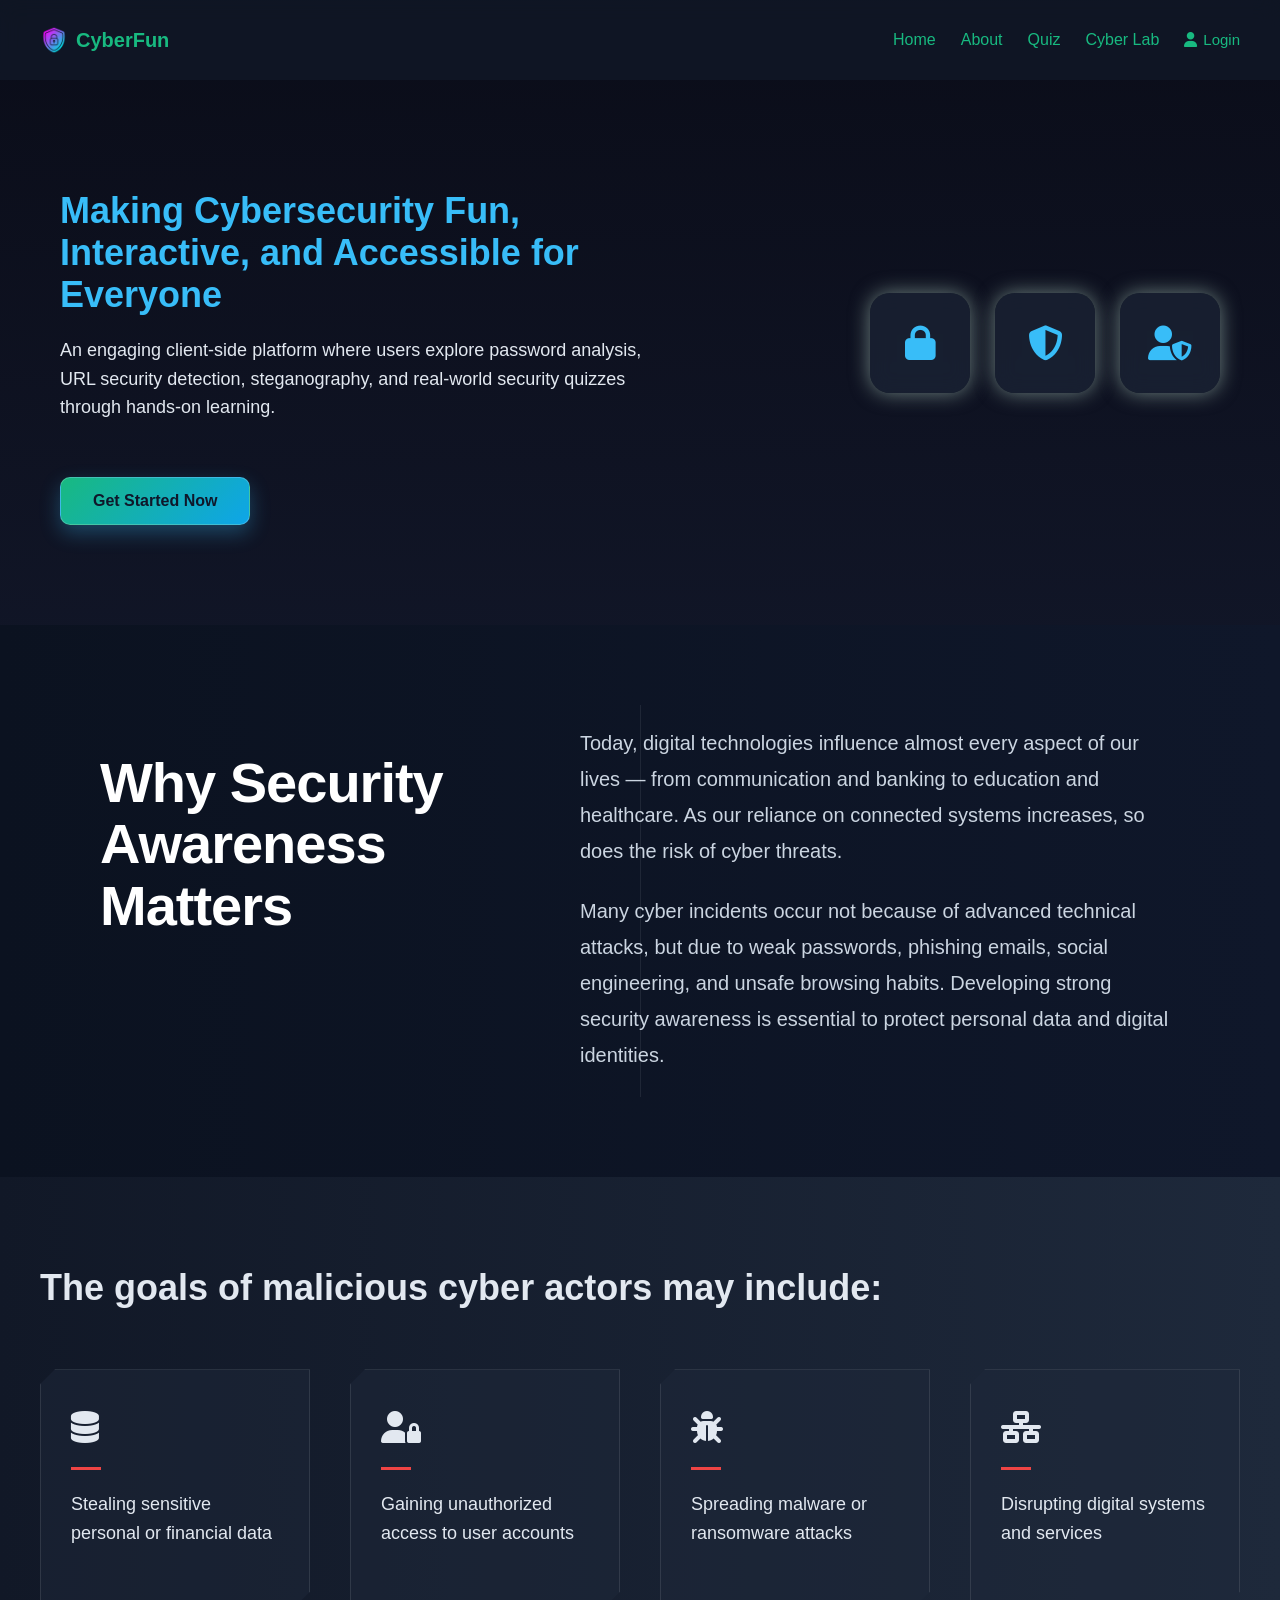
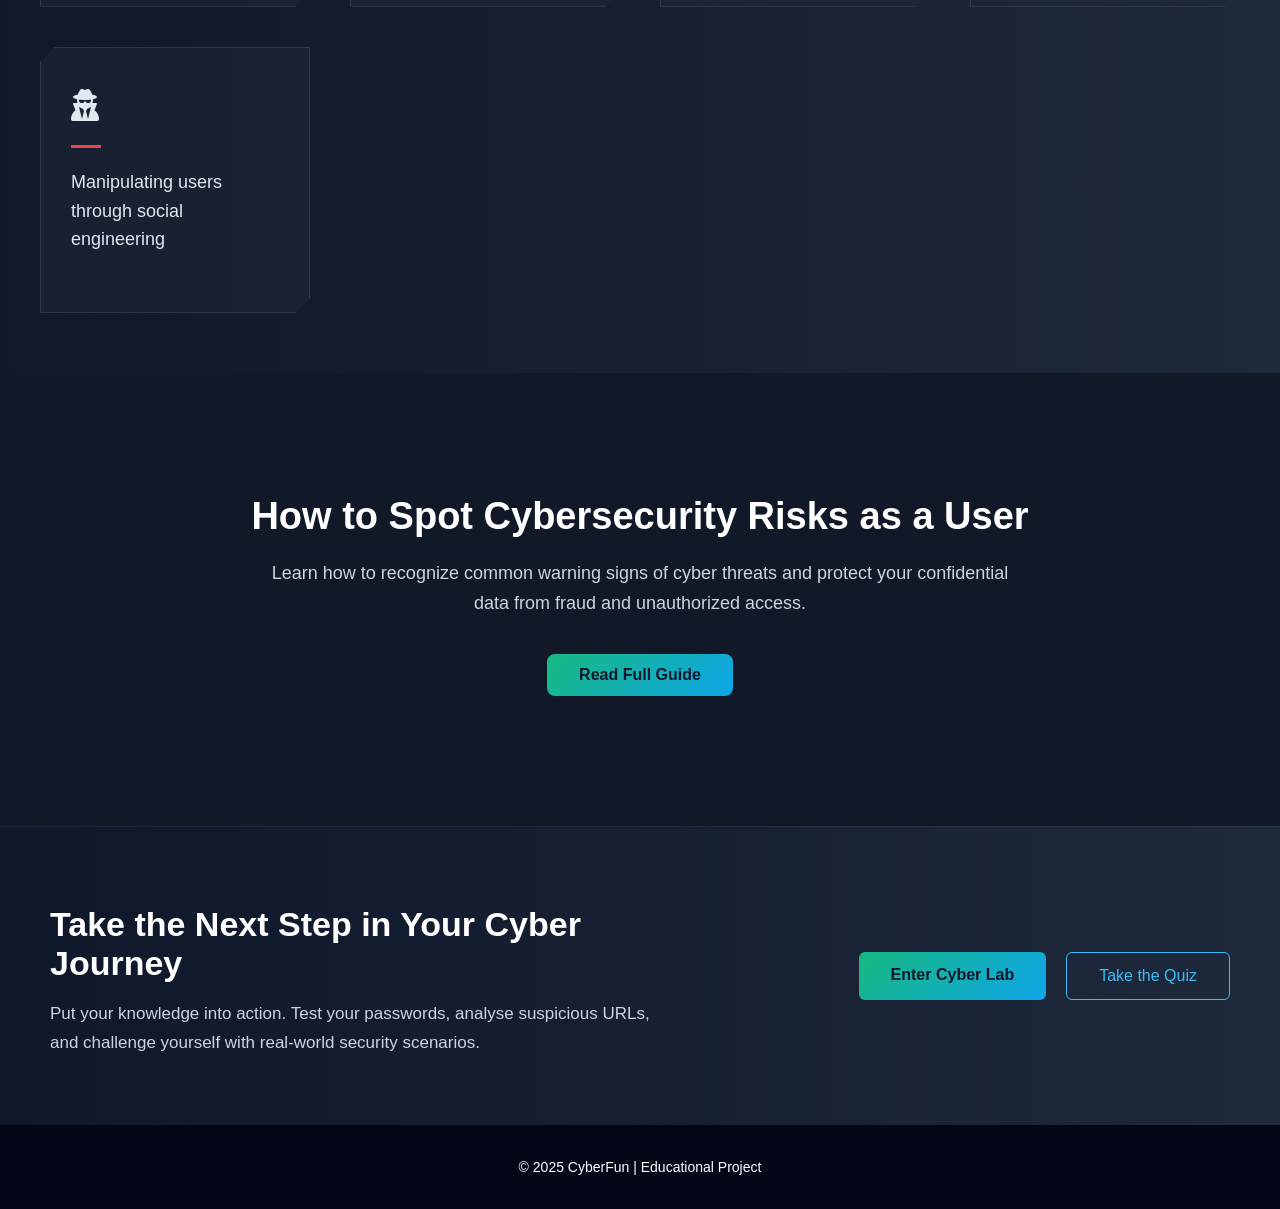
==== commit f5255b55: "fix: update CSS file paths for correct resource loading" ====
--- a/index.html
+++ b/index.html
@@ -5,7 +5,7 @@
   <meta charset="UTF-8">
   <title>CyberFun Lab</title>
   <link rel="stylesheet" href="./CSS_Source/home.css">
-  <link rel="stylesheet" href="quiz.css">
+  <link rel="stylesheet" href="./CSS_Source/quiz.css">
   <link rel="stylesheet" href="https://cdnjs.cloudflare.com/ajax/libs/font-awesome/6.5.0/css/all.min.css">
 </head>
 
@@ -301,7 +301,7 @@
   </div>
 
   <script src="./JS_Source/home.js"></script>
-  <script src="quiz.js"></script>
+  <script src="./JS_Source/quiz.js"></script>
 </body>
 
 </html>
--- a/CSS_Source/quiz.css
+++ b/CSS_Source/quiz.css
@@ -0,0 +1,1142 @@
+/* =====================================================
+   QUIZ SECTION
+===================================================== */
+
+.quiz-section {
+  overflow-x: hidden;
+  padding: 100px 30px 80px;
+  text-align: center;
+  background: linear-gradient(180deg,
+      #2f3951 0%,
+      #29354e 50%,
+      #1f3f62 100%);
+  color: white;
+}
+
+.quiz-title {
+  font-size: 36px;
+  margin-bottom: 10px;
+}
+
+.quiz-quote {
+  font-style: italic;
+  color: #94a3b8;
+  margin-bottom: 30px;
+}
+
+.quiz-subtitle {
+  margin-bottom: 20px;
+  font-size: 22px;
+  color: #a1dbc9;
+}
+
+/* =====================================================
+   LAYOUT
+===================================================== */
+
+.quiz-layout {
+  max-width: 1500px;
+  margin: auto;
+  display: flex;
+  gap: 80px;
+  align-items: center;
+}
+
+/* LEFT TEXT */
+.quiz-left {
+  flex: 1.4; 
+  text-align: left;
+  max-width: 500px;
+}
+
+.quiz-left h2 {
+  font-size: 28px;
+  margin-bottom: 15px;
+}
+
+.quiz-left p {
+  color: #91b9d2;
+  line-height: 1.6;
+}
+
+.quiz-right {
+  flex: 2.6;  
+  overflow: hidden;
+}
+/* =====================================================
+   CAROUSEL
+===================================================== */
+
+.carousel-wrapper {
+  height: 460px; 
+  display: flex;
+  align-items: center;
+  overflow: hidden;
+}
+
+.carousel-track {
+  display: flex;
+  gap: 30px;
+  transition: transform 0.5s ease;
+  will-change: transform;
+}
+
+.carousel-controls {
+  position: absolute;
+  top: 50%;
+  left: 0;
+  width: 100%;
+
+  display: flex;
+  justify-content: space-between;
+
+  transform: translateY(-50%);
+  z-index: 10;
+}
+
+.carousel-controls button {
+  background: rgba(14,165,233,0.9);
+  border: none;
+  color: white;
+
+  width: 42px;
+  height: 42px;
+
+  border-radius: 50%;
+  cursor: pointer;
+
+  display: flex;
+  align-items: center;
+  justify-content: center;
+
+  font-size: 18px;
+}
+/* Modal */
+.leaderboard-modal {
+  display: none;
+  position: fixed;
+  top: 0;
+  left: 0;
+  width: 100%;
+  height: 100%;
+  background: rgba(0,0,0,0.6);
+  backdrop-filter: blur(6px);
+  justify-content: center;
+  align-items: center;
+  z-index: 9999;
+}
+
+.leaderboard-modal.active {
+  display: flex;
+}
+
+/* Box */
+.leaderboard-box {
+  background: #0f172a;
+  padding: 25px;
+  border-radius: 16px;
+  width: 350px;
+}
+
+/* Tabs */
+.leaderboard-tabs {
+  display: flex;
+  justify-content: center;
+  gap: 10px;
+  margin: 15px 0;
+}
+
+.tab-btn {
+  padding: 6px 14px;
+  border-radius: 8px;
+  border: none;
+  cursor: pointer;
+  background: rgba(255,255,255,0.1);
+  color: white;
+}
+
+.tab-btn.active {
+  background: #38bdf8;
+  color: black;
+}
+
+/* Items */
+.leaderboard-item {
+  display: flex;
+  justify-content: space-between;
+  padding: 10px;
+  margin-bottom: 8px;
+  border-radius: 10px;
+  background: rgba(255,255,255,0.05);
+}
+
+/* Highlight current user */
+.current-user {
+  border: 2px solid #38bdf8;
+  box-shadow: 0 0 12px rgba(56,189,248,0.4);
+}
+
+/* Close button */
+.close-btn {
+  position: absolute;
+  right: 15px;
+  top: 15px;
+  background: none;
+  border: none;
+  color: white;
+  cursor: pointer;
+}
+
+@keyframes glowUser {
+  from {
+    box-shadow: 0 0 8px rgba(56,189,248,0.3);
+  }
+  to {
+    box-shadow: 0 0 18px rgba(56,189,248,0.7);
+  }
+}
+
+/* MODAL BOX */
+.leaderboard-box {
+  position: relative;  /* 🔥 REQUIRED */
+
+  background: linear-gradient(145deg, #0f172a, #1e293b);
+  padding: 30px;
+  border-radius: 16px;
+  width: 350px;
+}
+
+.result-actions-modern {
+  display: flex;
+  flex-direction: column;
+  gap: 12px;
+}
+
+/* ANIMATION */
+@keyframes popup {
+  from {
+    transform: scale(0.8);
+    opacity: 0;
+  }
+  to {
+    transform: scale(1);
+    opacity: 1;
+  }
+}
+
+/* CLOSE BUTTON */
+.close-btn {
+  float: right;
+  font-size: 22px;
+  cursor: pointer;
+}
+
+/* LEADERBOARD ITEMS */
+.leaderboard-item {
+  display: flex;
+  justify-content: space-between;
+  padding: 10px;
+  margin-top: 10px;
+  background: #1e293b;
+  border-radius: 8px;
+}
+/* =====================================================
+   QUIZ CARD (FIXED)
+===================================================== */
+
+
+/* ALL CARDS */
+.quiz-card {
+  flex: 0 0 260px;   /* slightly wider */
+  height: 300px;     /* 🔥 taller card */
+
+  background: #1e293b;
+  padding: 16px;
+  border-radius: 14px; /* 🔥 more rounded */
+
+  display: flex;
+  flex-direction: column;
+  justify-content: space-between;
+
+  transition: 
+    transform 0.55s ease,
+    box-shadow 0.55s ease,
+    opacity 0.55s ease;
+}
+
+/* CENTER */
+.quiz-card.active {
+  transition: 
+    transform 0.50s ease,
+    box-shadow 0.50s ease,
+    opacity 0.50s ease;
+}
+
+/* active card underline */
+.quiz-card.active h3::after {
+  width: 100%;
+}
+
+/* SIDE */
+.quiz-card.side {
+  transform: scale(0.9);
+  opacity: 0.6;
+}
+
+/* FAR */
+.quiz-card.far {
+  transform: scale(0.85);
+  opacity: 0.2;
+}
+/* LEFT */
+.quiz-card.left-1 {
+  transform: translate3d(calc(-50% - 260px), -50%, 0) rotateY(25deg);
+  opacity: 0.6;
+}
+
+.quiz-card.left-2 {
+  transform: translate3d(calc(-50% - 520px), -50%, -100px) rotateY(40deg);
+  opacity: 0.3;
+}
+
+/* RIGHT */
+.quiz-card.right-1 {
+  transform: translate3d(calc(-50% + 260px), -50%, 0) rotateY(-25deg);
+  opacity: 0.6;
+}
+
+.quiz-card.right-2 {
+  transform: translate3d(calc(-50% + 520px), -50%, -100px) rotateY(-40deg);
+  opacity: 0.3;
+}
+
+/* =====================================================
+   CARD CONTENT
+===================================================== */
+
+.quiz-card h3 {
+  text-align: center;
+  margin-bottom: 10px;
+  position: relative;
+}
+
+/* underline effect */
+.quiz-card h3::after {
+  content: "";
+  position: absolute;
+  left: 50%;
+  bottom: -6px;
+  transform: translateX(-50%);
+  width: 60%;
+  height: 3px;
+  background: #0ea5e9;
+  border-radius: 2px;
+  box-shadow: 0 0 8px #0ea5e9;
+
+  /* 🔥 ADD THIS */
+  transition: width 0.65s ease, opacity 0.3s ease;
+  opacity: 0.6;
+}
+
+.quiz-card.active h3::after {
+  width: 100%;
+  opacity: 1;
+}
+
+.quiz-card p {
+  text-align: center;
+  margin: 15px 0;
+  font-size: 15px;
+}
+
+/* =====================================================
+   FORM
+===================================================== */
+
+.level-select {
+  width: 100%;
+  padding: 10px;
+  border-radius: 8px;
+  margin-top: 10px;
+  margin-bottom: 12px;
+}
+
+.start-btn {
+  width: 100%;
+  padding: 10px;
+  border-radius: 8px;
+  border: none;
+  background: #0ea5e9;
+  color: white;
+  font-weight: bold;
+  cursor: pointer;
+}
+
+.start-btn:hover {
+  background: #0284c7;
+}
+
+/* =====================================================
+   QUIZ OUTPUT
+===================================================== */
+
+#quiz-container {
+  max-width: 750px;
+  margin: 40px auto;
+  text-align: left;
+}
+
+.question-box {
+  background: #1e293b;
+  overflow: visible;
+  padding: 25px;
+  border-radius: 12px;
+}
+
+.question-box {
+  overflow: visible;
+}
+
+.next-btn {
+  display: block;
+}
+
+.option {
+  margin: 12px 0;
+  padding: 12px;
+  background: #334155;
+  border-radius: 8px;
+  cursor: pointer;
+}
+
+.option:hover {
+  background: #3f4f63;
+}
+
+.option.correct {
+  background: #065f46;
+}
+
+.option.incorrect {
+  background: #7f1d1d;
+}
+
+.explanation {
+  margin-top: 8px;
+  font-size: 14px;
+  padding: 10px;
+  background: #0f172a;
+  border-left: 4px solid #0ea5e9;
+}
+
+/* ================= CARD CONTENT ================= */
+
+.card-content h3 {
+  margin-bottom: 8px;
+  font-size: 18px;
+}
+
+.card-content p {
+  font-size: 14px;
+  margin-bottom: 12px;
+}
+
+.card-actions label {
+  font-size: 13px;
+  margin-bottom: 6px;
+}
+
+/* ================= CARD ACTIONS (BOTTOM FIXED) ================= */
+
+.card-actions {
+  margin-top: auto;
+}
+
+.card-actions label {
+  display: block;
+  margin-bottom: 8px;
+}
+
+
+/* ================= DROPDOWN ================= */
+
+.level-select {
+  width: 100%;
+  padding: 8px;
+  border-radius: 10px;
+  margin-bottom: 10px;
+  font-size: 14px;
+}
+
+.level-select:focus {
+  box-shadow: 0 0 0 2px #0ea5e9;
+}
+
+
+/* ================= BUTTON ================= */
+
+.start-btn {
+  width: 100%;
+  padding: 12px;
+  border-radius: 10px;
+}
+
+.start-btn:hover {
+  background: #0284c7;
+}
+
+
+
+/* ================= QUESTION AREA ================= */
+
+#quiz-container {
+  max-width: 750px;
+  margin: auto;
+  text-align: left;
+}
+
+.question-box {
+  background: #1e293b;
+  padding: 25px;
+  border-radius: 12px;
+}
+
+.option {
+  margin: 12px 0;
+  padding: 12px;
+  background: #334155;
+  border-radius: 8px;
+  cursor: pointer;
+  transition: background 0.2s ease;
+}
+
+.option:hover {
+  background: #3f4f63;
+}
+
+.option.correct {
+  background: #065f46;
+}
+
+.option.incorrect {
+  background: #7f1d1d;
+}
+
+.explanation {
+  margin-top: 8px;
+  font-size: 14px;
+  padding: 10px;
+  background: #0f172a;
+  border-left: 4px solid #0ea5e9;
+  border-radius: 4px;
+}
+
+/* =====================================================
+   MAIN GAME CONTAINER
+===================================================== */
+
+.game-container {
+  width: 1400px;
+  max-width: 100%;
+  height: 650px;
+
+  background: linear-gradient(145deg, #1e293b, #0f172a);
+
+  border-radius: 24px;
+
+  box-shadow:
+    0 40px 80px rgba(0, 0, 0, 0.6),
+    0 0 40px rgba(59, 130, 246, 0.08);
+
+  border: 1px solid rgba(255, 255, 255, 0.05);
+
+  display: flex;
+  flex-direction: column;
+
+  overflow: hidden;
+}
+
+.game-container-wrapper {
+  position: relative;
+  width: 100%;
+  max-width: 1200px;
+  /* same as your mail section width */
+  margin: 0 auto;
+}
+
+
+/* =====================================================
+   TOP BAR
+===================================================== */
+
+.top-bar {
+  display: flex;
+  justify-content: space-between;
+  align-items: center;
+  padding: 15px 25px;
+  background: #1f2937;
+  border-bottom: 1px solid #374151;
+}
+
+.actions button {
+  padding: 8px 16px;
+  border-radius: 20px;
+  border: none;
+  cursor: pointer;
+  font-weight: bold;
+  margin-right: 10px;
+}
+
+.actions button i {
+  margin-right: 6px;
+  font-size: 14px;
+}
+
+.report-btn {
+  background: #dc2626;
+  color: white;
+}
+
+.safe-btn {
+  background: #16a34a;
+  color: white;
+}
+
+.quit-btn {
+  background: #6b7280;
+  color: white;
+}
+
+.quit-btn:hover {
+  background: #4b5563;
+}
+
+.status {
+  display: flex;
+  gap: 15px;
+}
+
+.badge {
+  background: #10b981;
+  color: #ffffff;
+  padding: 6px 12px;
+  border-radius: 20px;
+  font-size: 14px;
+}
+
+/* ===== START OVERLAY ===== */
+
+.start-overlay {
+  position: absolute;
+  inset: 0;
+  background: rgba(10, 20, 40, 0.75);
+  backdrop-filter: blur(4px);
+  display: flex;
+  justify-content: center;
+  align-items: center;
+  border-radius: 20px;
+  z-index: 20;
+}
+
+.start-box {
+  background: rgba(17, 24, 39, 0.9);
+  padding: 50px 60px;
+  border-radius: 20px;
+  text-align: center;
+  width: 420px;
+  max-width: 90%;
+  box-shadow: 0 0 40px rgba(59, 130, 246, 0.25);
+  animation: scaleIn 0.4s ease forwards;
+}
+
+.start-box h2 {
+  font-size: 28px;
+  color: #38bdf8;
+  margin-bottom: 15px;
+}
+
+.start-box p {
+  color: #cbd5e1;
+  font-size: 16px;
+  margin-bottom: 35px;
+}
+
+.start-buttons {
+  display: flex;
+  justify-content: center;
+  gap: 20px;
+}
+
+/* YES BUTTON */
+.start-buttons button:first-child {
+  background: linear-gradient(135deg, #22c55e, #16a34a);
+  border: none;
+  padding: 12px 28px;
+  border-radius: 30px;
+  color: white;
+  font-weight: 600;
+  cursor: pointer;
+  transition: 0.3s ease;
+}
+
+.start-buttons button:first-child:hover {
+  transform: translateY(-3px);
+  box-shadow: 0 8px 20px rgba(34, 197, 94, 0.4);
+}
+
+/* NO BUTTON */
+.start-buttons button:last-child {
+  background: linear-gradient(135deg, #ef4444, #dc2626);
+  border: none;
+  padding: 12px 28px;
+  border-radius: 30px;
+  color: white;
+  font-weight: 600;
+  cursor: pointer;
+  transition: 0.3s ease;
+}
+
+.start-buttons button:last-child:hover {
+  transform: translateY(-3px);
+  box-shadow: 0 8px 20px rgba(239, 68, 68, 0.4);
+}
+
+/* Animations */
+
+@keyframes scaleIn {
+  from {
+    opacity: 0;
+    transform: scale(0.85);
+  }
+
+  to {
+    opacity: 1;
+    transform: scale(1);
+  }
+}
+
+@keyframes fadeOverlay {
+  from {
+    opacity: 0;
+  }
+
+  to {
+    opacity: 1;
+  }
+}
+
+/* =====================================================
+   BODY LAYOUT
+===================================================== */
+
+.container {
+  flex: 1;
+  display: flex;
+  overflow: hidden;
+}
+
+/* =====================================================
+   SIDEBAR
+===================================================== */
+
+.sidebar {
+  width: 200px;
+  padding: 20px;
+  background: #0f172a;
+  border-right: 1px solid #1f2937;
+  color: #e5e7eb;
+}
+
+.sidebar h3 {
+  margin-bottom: 15px;
+}
+
+.sidebar li {
+  list-style: none;
+  padding: 8px;
+  border-radius: 8px;
+  margin-bottom: 6px;
+  cursor: pointer;
+}
+
+.sidebar li.active {
+  background: #065f46;
+  color: #ffffff;
+}
+
+/* =====================================================
+   EMAIL LIST
+===================================================== */
+
+.email-list {
+  width: 280px;
+  padding: 15px;
+  overflow-y: auto;
+  min-height: 0;
+  background: #111827;
+  border-right: 1px solid #1f2937;
+}
+
+.email-item {
+  padding: 10px;
+  border-radius: 10px;
+  margin-bottom: 8px;
+  font-size: 14px;
+  background: #1f2937;
+  color: #e5e7eb;
+  cursor: pointer;
+}
+
+.email-item.active {
+  background: #064e3b;
+}
+
+
+/* =====================================================
+   EMAIL CONTENT
+===================================================== */
+
+
+
+.email-content {
+  flex: 1;
+  padding: 35px;
+  margin: 20px;
+  border-radius: 20px;
+
+  background: linear-gradient(145deg,
+      #1e293b,
+      #0f172a);
+
+  border: 1px solid rgba(255, 255, 255, 0.06);
+
+  box-shadow:
+    0 20px 50px rgba(0, 0, 0, 0.5),
+    0 0 30px rgba(59, 130, 246, 0.08);
+
+  overflow-y: auto;
+  min-height: 0;
+}
+
+.email-header {
+  margin-bottom: 20px;
+}
+
+.email-header h2 {
+  font-size: 20px;
+  font-weight: 600;
+  color: #ffffff;
+}
+
+.email-header p {
+  font-size: 14px;
+  color: #94a3b8;
+}
+
+.email-body {
+  font-size: 15px;
+  line-height: 1.8;
+  color: #e2e8f0;
+  white-space: pre-line;
+  margin-top: 20px;
+}
+
+.email-link {
+  color: #3b82f6;
+  font-weight: 500;
+  text-decoration: none;
+  border-bottom: 1px dashed #3b82f6;
+  transition: 0.2s;
+}
+
+.email-link:hover {
+  color: #60a5fa;
+  border-bottom: 1px solid #60a5fa;
+}
+
+
+/* =====================================================
+   MODAL OVERLAY
+===================================================== */
+
+.overlay {
+  position: absolute;
+  inset: 0;
+  background: rgba(0, 0, 0, 0.6);
+  display: flex;
+  justify-content: center;
+  align-items: center;
+  z-index: 100;
+}
+
+.hidden {
+  display: none;
+}
+
+
+/* =====================================================
+   RESULT BOX
+===================================================== */
+
+.result-box {
+  position: relative;
+  background: #111827;
+  padding: 60px 40px;
+  border-radius: 20px;
+  width: 500px;
+  max-width: 90%;
+  text-align: center;
+  animation: fadeIn 0.6s ease-in-out;
+}
+
+.result-box h2 {
+  color: #22c55e;
+}
+
+.result-box p {
+  color: #e5e7eb;
+  margin-top: 10px;
+}
+
+.result-box button {
+  margin-top: 25px;
+  padding: 10px 20px;
+  border-radius: 25px;
+  border: none;
+  background: #2563eb;
+  color: white;
+  cursor: pointer;
+  font-weight: bold;
+}
+
+.result-box button:hover {
+  background: #1d4ed8;
+}
+
+.result-actions {
+  margin-top: 20px;
+  display: flex;
+  justify-content: center;
+  gap: 20px;
+}
+
+/* =====================================================
+   CLOSE BUTTON
+===================================================== */
+
+.close-btn {
+  position: absolute;
+  top: 12px;
+  right: 12px;
+
+  width: 36px;
+  height: 36px;
+
+  border-radius: 50%;
+  border: none;
+
+  background: #1e293b;
+  color: #38bdf8;
+
+  display: flex;
+  align-items: center;
+  justify-content: center;
+
+  cursor: pointer;
+  transition: 0.2s ease;
+}
+
+.close-btn:hover {
+  background: #38bdf8;
+  color: #0f172a;
+}
+
+
+
+/* =====================================================
+   ICON COLORS
+===================================================== */
+
+.success-icon {
+  color: #22c55e;
+  margin-right: 10px;
+}
+
+.fail-icon {
+  color: #ef4444;
+  margin-right: 10px;
+}
+
+.timeout-icon {
+  color: #f59e0b;
+  margin-right: 10px;
+}
+
+
+/* =====================================================
+   CONFIRM / CANCEL BUTTONS
+===================================================== */
+
+.confirm-btn {
+  background: #ef4444;
+  color: white;
+  padding: 8px 18px;
+  border: none;
+  border-radius: 20px;
+  cursor: pointer;
+}
+
+.confirm-btn:hover {
+  background: #dc2626;
+}
+
+.cancel-btn {
+  background: #22c55e;
+  color: white;
+  padding: 8px 18px;
+  border: none;
+  border-radius: 20px;
+  cursor: pointer;
+}
+
+.cancel-btn:hover {
+  background: #16a34a;
+}
+
+.quiz-page {
+  padding-top: 140px;
+  padding-bottom: 100px;
+
+  background: linear-gradient(to right, #0b1220, #162033);
+
+  display: block;
+}
+
+/* =====================================================
+   ANIMATIONS
+===================================================== */
+
+@keyframes fadeIn {
+  from {
+    opacity: 0;
+    transform: scale(0.9);
+  }
+
+  to {
+    opacity: 1;
+    transform: scale(1);
+  }
+}
+
+.success-confetti {
+  position: absolute;
+  inset: 0;
+  pointer-events: none;
+  overflow: hidden;
+}
+
+.confetti-piece {
+  position: absolute;
+  width: 8px;
+  height: 14px;
+  top: -10px;
+  animation: fall 2.5s linear forwards;
+}
+
+/* ================= RESULT MODERN UI ================= */
+
+.result-box-modern {
+  text-align: center;
+  padding: 30px;
+  border-radius: 16px;
+  background: linear-gradient(145deg, #1e293b, #0f172a);
+  box-shadow: 0 10px 30px rgba(0,0,0,0.4);
+}
+
+/* score text */
+.score-text {
+  font-size: 18px;
+  margin: 15px 0;
+  color: #e2e8f0;
+}
+
+/* button container */
+.result-actions-modern {
+  display: flex;
+  flex-direction: column;
+  gap: 15px; /* 🔥 spacing fix */
+  margin-top: 25px;
+}
+
+/* primary button (Next Quiz) */
+.btn-primary {
+  background: linear-gradient(135deg, #0ea5e9, #0284c7);
+  border: none;
+  padding: 14px;
+  border-radius: 12px;
+  font-weight: bold;
+  color: white;
+  cursor: pointer;
+  transition: all 0.25s ease;
+}
+
+.btn-outline {
+  background: transparent;
+  border: 1px solid #141414;
+  color: #1b1c1c;
+  padding: 14px;
+  border-radius: 12px;
+  cursor: pointer;
+}
+
+.btn-outline:hover {
+  background: #38bdf8;
+  color: #0f172a;
+}
+
+.btn-danger {
+  background: #ef4444;
+  border: none;
+  padding: 14px;
+  border-radius: 12px;
+  color: white;
+  cursor: pointer;
+}
+
+.btn-danger:hover {
+  background: #dc2626;
+}
+
+.btn-primary:hover {
+  transform: translateY(-2px);
+  box-shadow: 0 8px 20px rgba(14,165,233,0.4);
+}
+
+/* secondary button (Restart) */
+.btn-secondary {
+  background: #334155;
+  border: none;
+  padding: 14px;
+  border-radius: 12px;
+  color: #e2e8f0;
+  cursor: pointer;
+  transition: all 0.25s ease;
+}
+
+.btn-secondary:hover {
+  background: #475569;
+}
+
+/* complete text */
+.complete-text {
+  margin-top: 10px;
+  color: #22c55e;
+  font-weight: bold;
+}
+
+@keyframes fall {
+  to {
+    transform: translateY(600px) rotate(720deg);
+    opacity: 0;
+  }
+}
